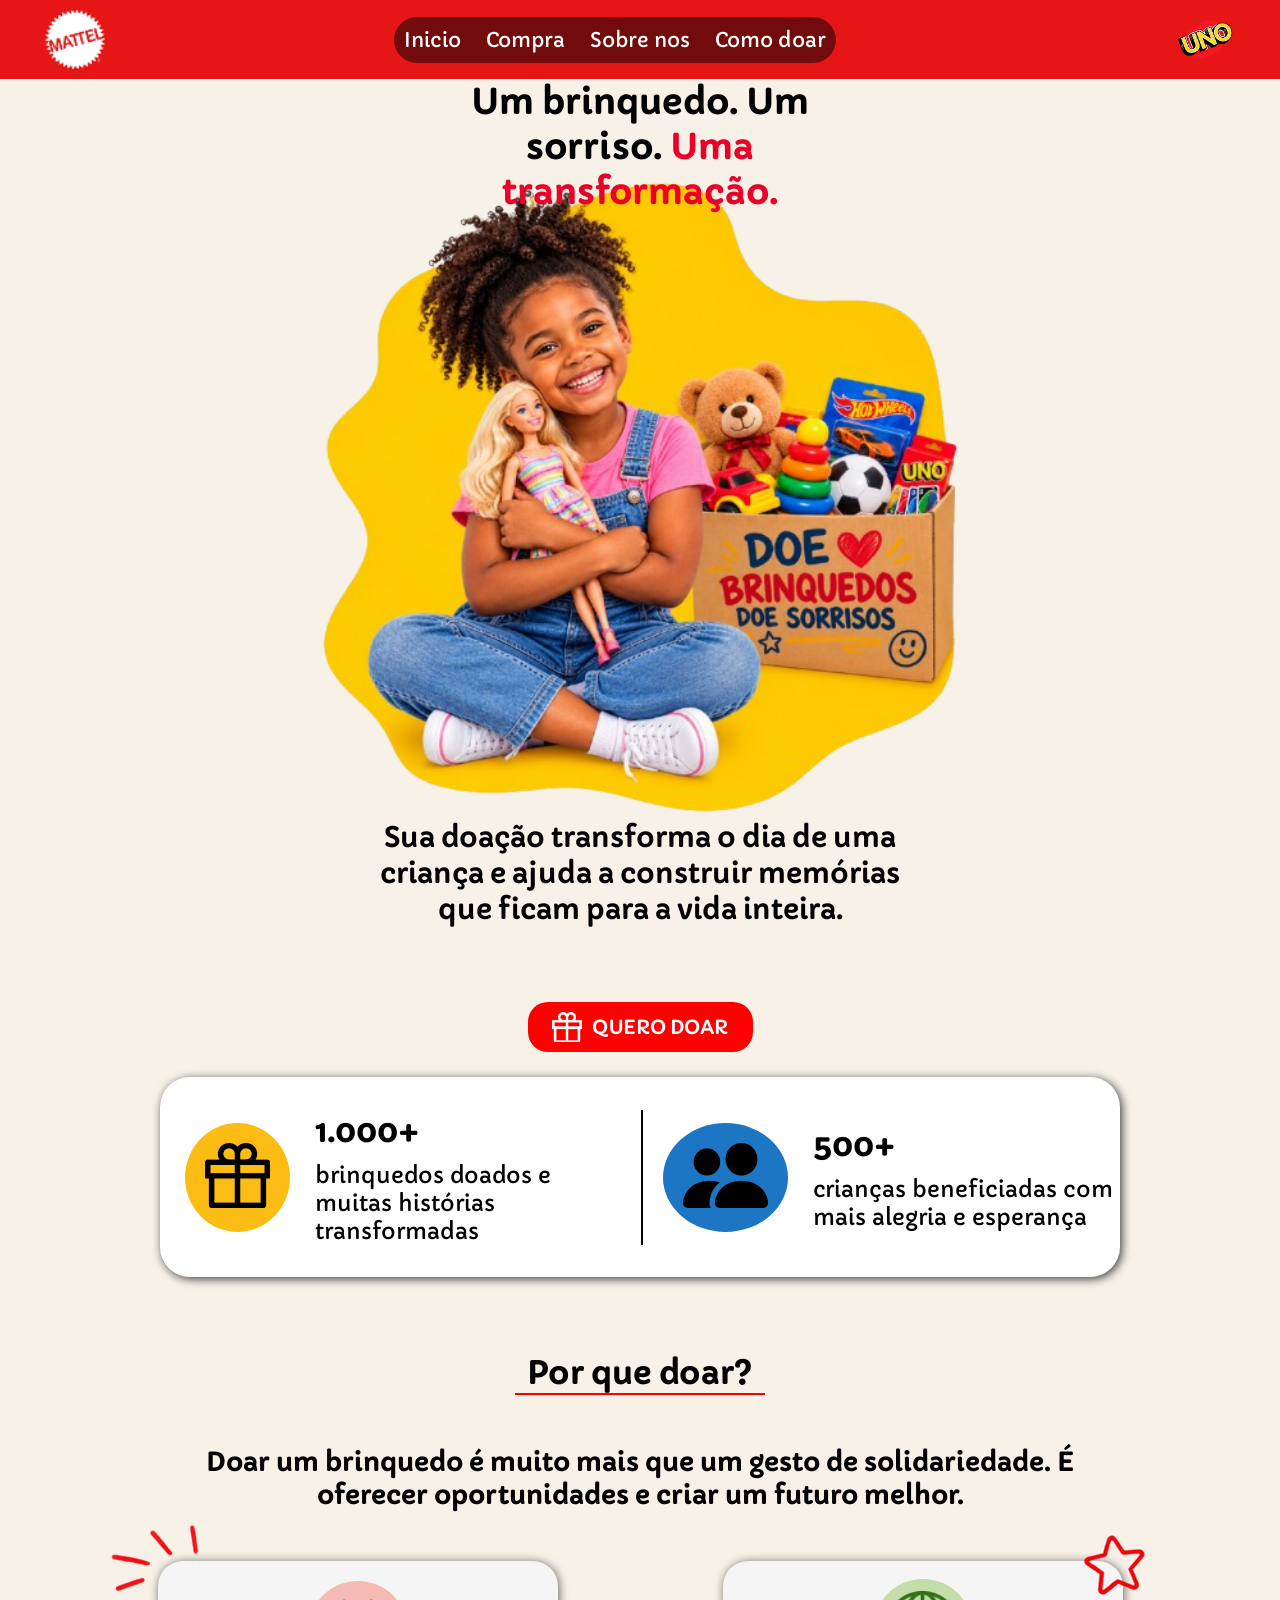
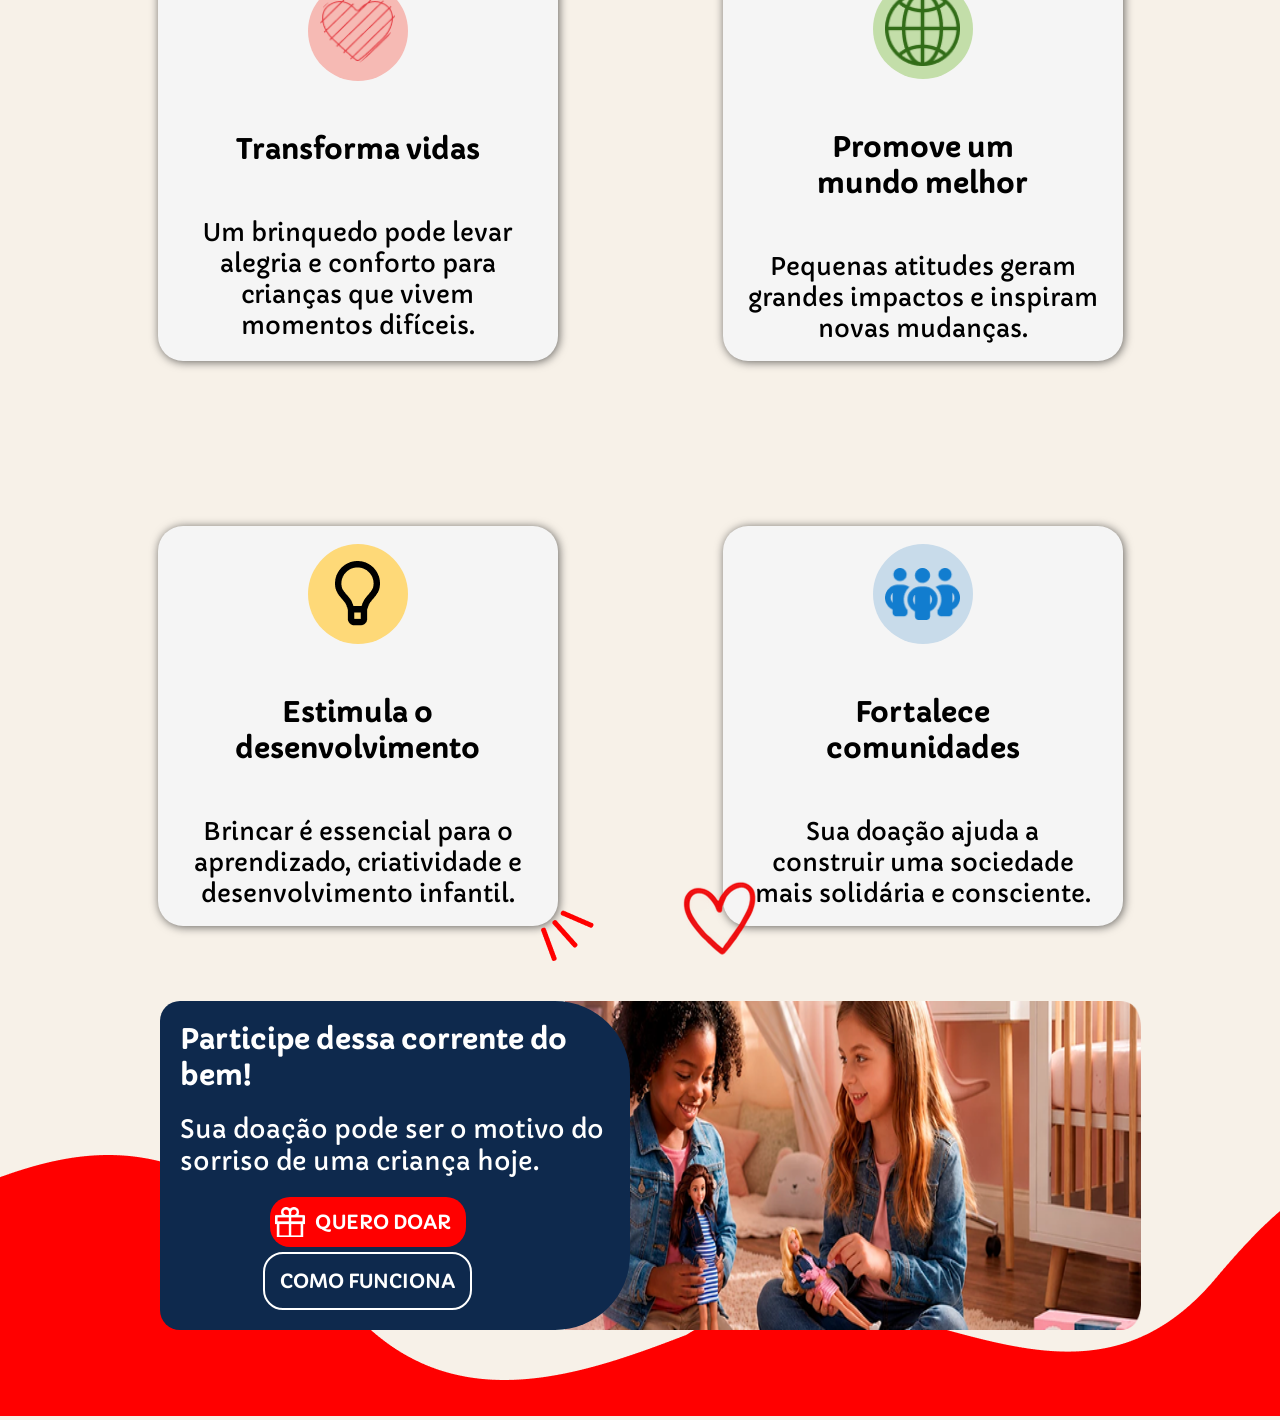
==== index.html @ db39899e "Ajusta o menu de navegação e remove a imagem da estrela" ====
<!DOCTYPE html>
<html lang="pt-br">

<head>
    <meta charset="UTF-8">
    <meta name="viewport" content="width=device-width, initial-scale=1.0">
    <link rel="stylesheet" href="style.css">
    <title>Inicio</title>
</head>

<body>
    <header>
        <img src="img/Logo.png" alt="Logo">

        <div class="menu">
            <img src="img/menu.png" alt="Menu">
        </div>

        <nav>
            <a>Inicio</a>
            <a>Compra</a>
            <a>Sobre nos</a>
            <a>Como doar</a>
        </nav>

        <img src="img/Uno2.png" alt="">
    </header>

    <main>
        <div class="text">
            <h1>
                Um brinquedo. Um sorriso.
                <span> Uma transformação.</span>
            </h1>

            <p>Sua doação transforma o dia de uma criança e ajuda a construir memórias que ficam para a vida inteira.
            </p>

            <button type="button"> <img src="img/giftB.png" alt="gift">QUERO DOAR</button>
        </div>

        <img src="img/ImgH.png" alt="Imagem Hero">
    </main>

    <section class="Ddados">
        <div class="dados">
            <div class="dado D1">
                <div class="ft"><img src="img/giftP.png" alt="Gift"></div>
                <div class="Dtext bor">
                    <h1>1.000+</h1>
                    <p>brinquedos doados e muitas histórias transformadas</p>
                </div>
            </div>

            <div class="dado D2">
                <div class="ft tf"><img src="img/twoP.png" alt="Gift"></div>
                <div class="Dtext">
                    <h1>500+</h1>
                    <p>crianças beneficiadas com mais alegria e esperança</p>
                </div>
            </div>
        </div>
    </section>

    <section class="pq">
        <h1>Por que doar?</h1>

        <p>Doar um brinquedo é muito mais que um gesto de solidariedade. É oferecer oportunidades e criar um futuro
            melhor.</p>
    </section>

    <section class="Qpq">
        <div class="quadrado">
            <img src="img/linhaC.png" alt="decoração" class="d1">
            <div class="fundo b1">
                <img src="img/coracao.png" alt="">
            </div>

            <h2>Transforma vidas</h2>

            <p>Um brinquedo pode levar alegria e conforto para crianças que vivem momentos difíceis.</p>
        </div>

        <div class="quadrado">
            <img src="img/estrela2.png" alt="decoração" class="d2">
            <div class="fundo b2">
                <img src="img/Mundo.png" alt="">
            </div>

            <h2 class="tx1">Promove um mundo melhor</h2>

            <p>Pequenas atitudes geram grandes impactos e inspiram novas mudanças.</p>
        </div>

        <div class="quadrado">
            <img src="img/linhaB.png" alt="decoração" class="d3">
            <div class="fundo b3">
                <img src="img/lampada.png" alt="">
            </div>

            <h2>Estimula o desenvolvimento</h2>

            <p>Brincar é essencial para o aprendizado, criatividade e desenvolvimento infantil.</p>
        </div>

        <div class="quadrado">
            <img src="img/coracao2.png" alt="decoração" class="d4">
            <div class="fundo b4">
                <img src="img/pessoa.png" alt="">
            </div>

            <h2 class="tx2">Fortalece comunidades</h2>

            <p>Sua doação ajuda a construir uma sociedade mais solidária e consciente.</p>
        </div>
    </section>

    <section class="Card">
        <div class="card">
            <div class="text">
                <h1>Participe dessa corrente do bem!</h1>

                <p>Sua doação pode ser o motivo do sorriso de uma criança hoje.</p>

                <div>
                    <button type="button" class="doar"> <img src="img/giftB.png" alt="gift">QUERO DOAR</button>

                    <button type="button" class="func">COMO FUNCIONA</button>
                </div>
            </div>

            <img src="img/Cimg.png" alt="Hero card">
        </div>
    </section>

    <footer>
        <img src="img/fundoV.png" alt="Fundo">
    </footer>
</body>

</html>
---- style.css ----
@import url(https://fonts.googleapis.com/css2?family=Capriola&display=swap);

* {
    margin: 0;
    padding: 0;
    box-sizing: border-box;
    font-family: 'Capriola', sans-serif;
}

body {
    background-color: #F7F1E8;
}

header {
    background-color: #E61616;
    width: 100%;
    padding: 0px 25px 0px 25px;
    display: flex;
    align-items: center;
    justify-content: space-between;

    .menu {
        display: flex;
        display: none;
        cursor: pointer;

        @media (max-width:845px) {
            display: block;
        }

        img {
            width: 50px;
        }
    }

    img {
        width: 100px;
        padding: 10px;
    }

    nav {
        display: flex;
        align-items: center;
        justify-content: center;
        gap: 25px;
        margin-right: 50px;
        color: white;
        font-size: 20px;
        background-color: rgba(0, 0, 0, 0.5);
        padding: 10px;
        border-radius: 25px;

        @media (max-width:845px) {
            display: none;
        }

        a {
            text-decoration: none;
            cursor: pointer;
            transition: 0.5s;

            &:hover {
                font-size: 22px;
                transition: 0.5s;
            }
        }
    }
}

main {
    width: 100%;
    display: flex;
    align-items: center;
    justify-content: space-between;

    @media (max-width:1430px) {
        flex-direction: column-reverse;
        text-align: center;
        position: relative;
    }

    .text {
        width: 50%;
        display: flex;
        flex-direction: column;
        justify-content: center;
        margin-left: 50px;
        gap: 75px;

        @media (max-width:1430px) {
            margin: 0;
            align-items: center;
        }

        h1 {
            font-size: 2.2rem;
            font-weight: 900;
            width: 480px;

            span {
                color: #EA0028;
            }

            @media (max-width:1430px) {
                top: 0px;
                position: absolute;
            }

            @media (max-width:502px) {
                font-size: 2rem;
            }
        }

        p {
            font-size: 28px;
            font-weight: 600;
            width: 550px;

            @media (max-width:541px) {
                width: 450px;
            }
        }

        button {
            width: 225px;
            padding-top: 20px;
            padding-bottom: 20px;
            background-color: #FF0000;
            border: none;
            color: white;
            border-radius: 20px;
            height: 50px;
            font-size: larger;
            font-weight: 600;
            display: flex;
            align-items: center;
            justify-content: center;
            gap: 10px;
            transition: 1s;
            cursor: pointer;

            &:hover {
                transition: 1s;
                transform: scale(1.1);
                background-color: #A90202;
            }

            img {
                width: 30px;
                height: 30px;
                object-fit: cover;

                @media (max-width:1430px) {
                    margin-top: 0px;
                }
            }
        }
    }

    img {
        width: 50%;
        height: 100%;
        object-fit: cover;

        @media (max-width:1430px) {
            margin-top: 100px;
        }
    }
}

.Ddados {
    width: 100%;
    height: 250px;
    margin-top: -135px;
    display: flex;
    align-items: center;
    justify-content: center;

    @media (max-width:1430px) {
        margin-top: 0px;
    }

    @media (max-width:541px) {
        margin-top: 50px;
        margin-bottom: 50px;
    }

    .dados {
        width: 75%;
        background-color: #ffffff;
        height: 200px;
        border-radius: 30px;
        display: flex;
        align-items: center;
        justify-content: center;
        box-shadow: 2px 2px 10px rgba(0, 0, 0, 0.75);

        @media (max-width:854px) {
            margin-top: 50px;
            flex-direction: column;
            height: 250px;
        }

        @media (max-width:541px) {
            height: 300px;
        }

        @media (max-width:515px) {
            height: 350px;
        }

        .D1 {
            margin-left: 25px;

            @media (max-width:854px) {
                margin-left: 0px;
            }
        }

        .D2 {
            @media (max-width:854px) {
                border-top: 2px solid black;
                width: 100%;
            }
        }

        .dado {
            .ft {
                padding: 20px;
                background-color: #FBBC13;
                background-size: cover;
                border-radius: 100%;
            }

            .tf {
                background-color: #1C76C3;
            }

            display: flex;
            align-items: center;
            justify-content: center;
            gap: 25px;

            .bor {
                border-right: 2px solid black;
                padding-right: 20px;
                margin-right: 20px;

                @media (max-width:854px) {
                    border: none;
                }
            }

            .Dtext {
                display: flex;
                flex-direction: column;
                justify-content: center;
                gap: 10px;

                h1 {
                    font-size: 32px;
                    font-weight: 900;
                }

                p {
                    font-size: 22px;
                }
            }
        }
    }
}

.pq {
    margin-top: 50px;
    width: 100%;
    text-align: center;
    display: flex;
    align-items: center;
    justify-content: center;
    flex-direction: column;
    gap: 50px;

    @media (max-width:541px) {
        margin-top: 75px;
    }

    h1 {
        width: 250px;
        font-size: 32px;
        border-bottom: 2px solid #FF0000;
    }

    p {
        font-size: 26px;
        width: 870px;
        font-weight: 700;

        @media (max-width:850px) {
            width: 650px;
        }

        @media (max-width:845px) {
            width: 500px;
        }

        @media (max-width:502px) {
            width: 350px;
        }
    }
}

.Qpq {
    width: 100%;
    display: flex;
    align-items: center;
    justify-content: center;
    flex-wrap: wrap;
    gap: 165px;
    margin-top: 50px;

    .quadrado {
        position: relative;
        width: 400px;
        height: 400px;
        background-color: whitesmoke;
        border-radius: 25px;
        box-shadow: 1px 1px 10px rgba(0, 0, 0, 0.60);
        display: flex;
        align-items: center;
        justify-content: center;
        flex-direction: column;
        gap: 50px;
        text-align: center;

        .d1 {
            position: absolute;
            top: -40px;
            left: -50px;
        }

        .d2 {
            position: absolute;
            top: -30px;
            right: -25px;
        }

        .d3 {
            position: absolute;
            bottom: -40px;
            right: -40px;
        }

        .d4 {
            position: absolute;
            bottom: -35px;
            left: -55px;
        }

        h2 {
            font-size: 28px;
            font-weight: 900;
        }

        p {
            font-size: 24px;
            width: 350px;
        }

        .fundo {
            border-radius: 100%;
            display: flex;
            align-items: center;
            justify-content: center;
            width: 100px;
            height: 100px;

            img {
                width: 75px;
            }
        }

        .b1 {
            background-color: #F6BAB4;
        }

        .b2 {
            background-color: #C3DEA9;
        }

        .b3 {
            background-color: #FED978;
            width: 50px;
            padding: 50px;
        }

        .b4 {
            background-color: #C8DBEA;
        }

        .tx1 {
            width: 250px;
        }

        .tx2 {
            width: 300px;
        }
    }
}

.Card {
    margin-top: 75px;
    width: 100%;
    display: flex;
    align-items: center;
    justify-content: center;

    .card {
        width: 75%;
        display: flex;

        @media (max-width:765px) {
            flex-direction: column;
            align-items: center;
            justify-content: center;
        }

        .text {
            margin-right: -55px;
            z-index: 5;
            display: flex;
            flex-direction: column;
            justify-content: center;
            width: 50%;
            color: white;
            padding: 20px;
            gap: 20px;
            background-color: #0E294D;
            border-radius: 20px;
            border-top-right-radius: 75px;
            border-bottom-right-radius: 75px;

            @media (max-width:765px) {
                width: 500px;
                align-items: center;
                text-align: center;
                border-radius: 0px;
                border-top-left-radius: 25px;
                border-top-right-radius: 25px;
                margin-right: 0px;
            }

            @media (max-width:605px) {
                width: 375px;
            }

            h1 {
                font-size: 28px;
                font-weight: 900;

                @media (max-width:765px) {
                    width: 380px;
                }

                @media (max-width:605px) {
                    width: 275px;
                }
            }

            p {
                font-size: 25px;
                width: 430px;

                @media (max-width:1187px) {
                    width: 375px;
                }

                @media (max-width:936px) {
                    width: 280px;
                }

                @media (max-width:765px) {
                    width: 390px;
                }

                @media (max-width:605px) {
                    width: 275px;
                }
            }

            div {
                display: flex;
                align-items: center;
                justify-content: center;
                gap: 50px;
                margin-left: -55px;

                @media (max-width:1430px) {
                    gap: 5px;
                    flex-direction: column;
                }

                @media (max-width:765px) {
                    flex-direction: row;
                    align-items: center;
                    justify-content: center;
                    margin-left: 10px;
                }
            }

            .doar {
                padding: 15px;
                background-color: #FF0000;
                border: none;
                color: white;
                border-radius: 20px;
                height: 50px;
                font-size: larger;
                font-weight: 600;
                display: flex;
                align-items: center;
                justify-content: center;
                gap: 10px;
                transition: 1s;
                cursor: pointer;

                @media (max-width:605px) {
                    width: 155px;
                    font-size: 11px;
                }

                &:hover {
                    transition: 1s;
                    transform: scale(1.1);
                    background-color: #A90202;
                }

                img {
                    width: 30px;
                    height: 30px;
                    object-fit: cover;
                    border-radius: 0px;
                }
            }

            .func {
                padding: 15px;
                background-color: transparent;
                border: 2px solid white;
                color: white;
                border-radius: 20px;
                font-size: larger;
                font-weight: 600;
                transition: 1s;
                cursor: pointer;

                @media (max-width:605px) {
                    width: 153px;
                    font-size: 12px;
                }

                &:hover {
                    transition: 1s;
                    transform: scale(1.1);
                    color: rgb(200, 200, 200);
                    border: 2px solid rgb(200, 200, 200);
                }
            }
        }

        img {
            margin-left: -10px;
            border-radius: 20px;
            border-top-left-radius: 0px;
            border-bottom-left-radius: 0px;
            z-index: 4;

            @media (max-width:1430px) {
                width: 60%;
            }

            @media (max-width:765px) {
                width: 500px;
                border-radius: 0px;
                margin-top: -5px;
                margin-left: 0px;
                border-top-right-radius: 0px;
                border-bottom-left-radius: 25px;
                border-bottom-right-radius: 25px;
            }

            @media (max-width:605px) {
                width: 375px;
            }
        }
    }
}

footer {
    width: 100%;
    margin-top: -175px;

    @media (max-width:878px) {
        margin-top: -100px;
    }

    img {
        width: 100%;
        z-index: -3;
    }
}
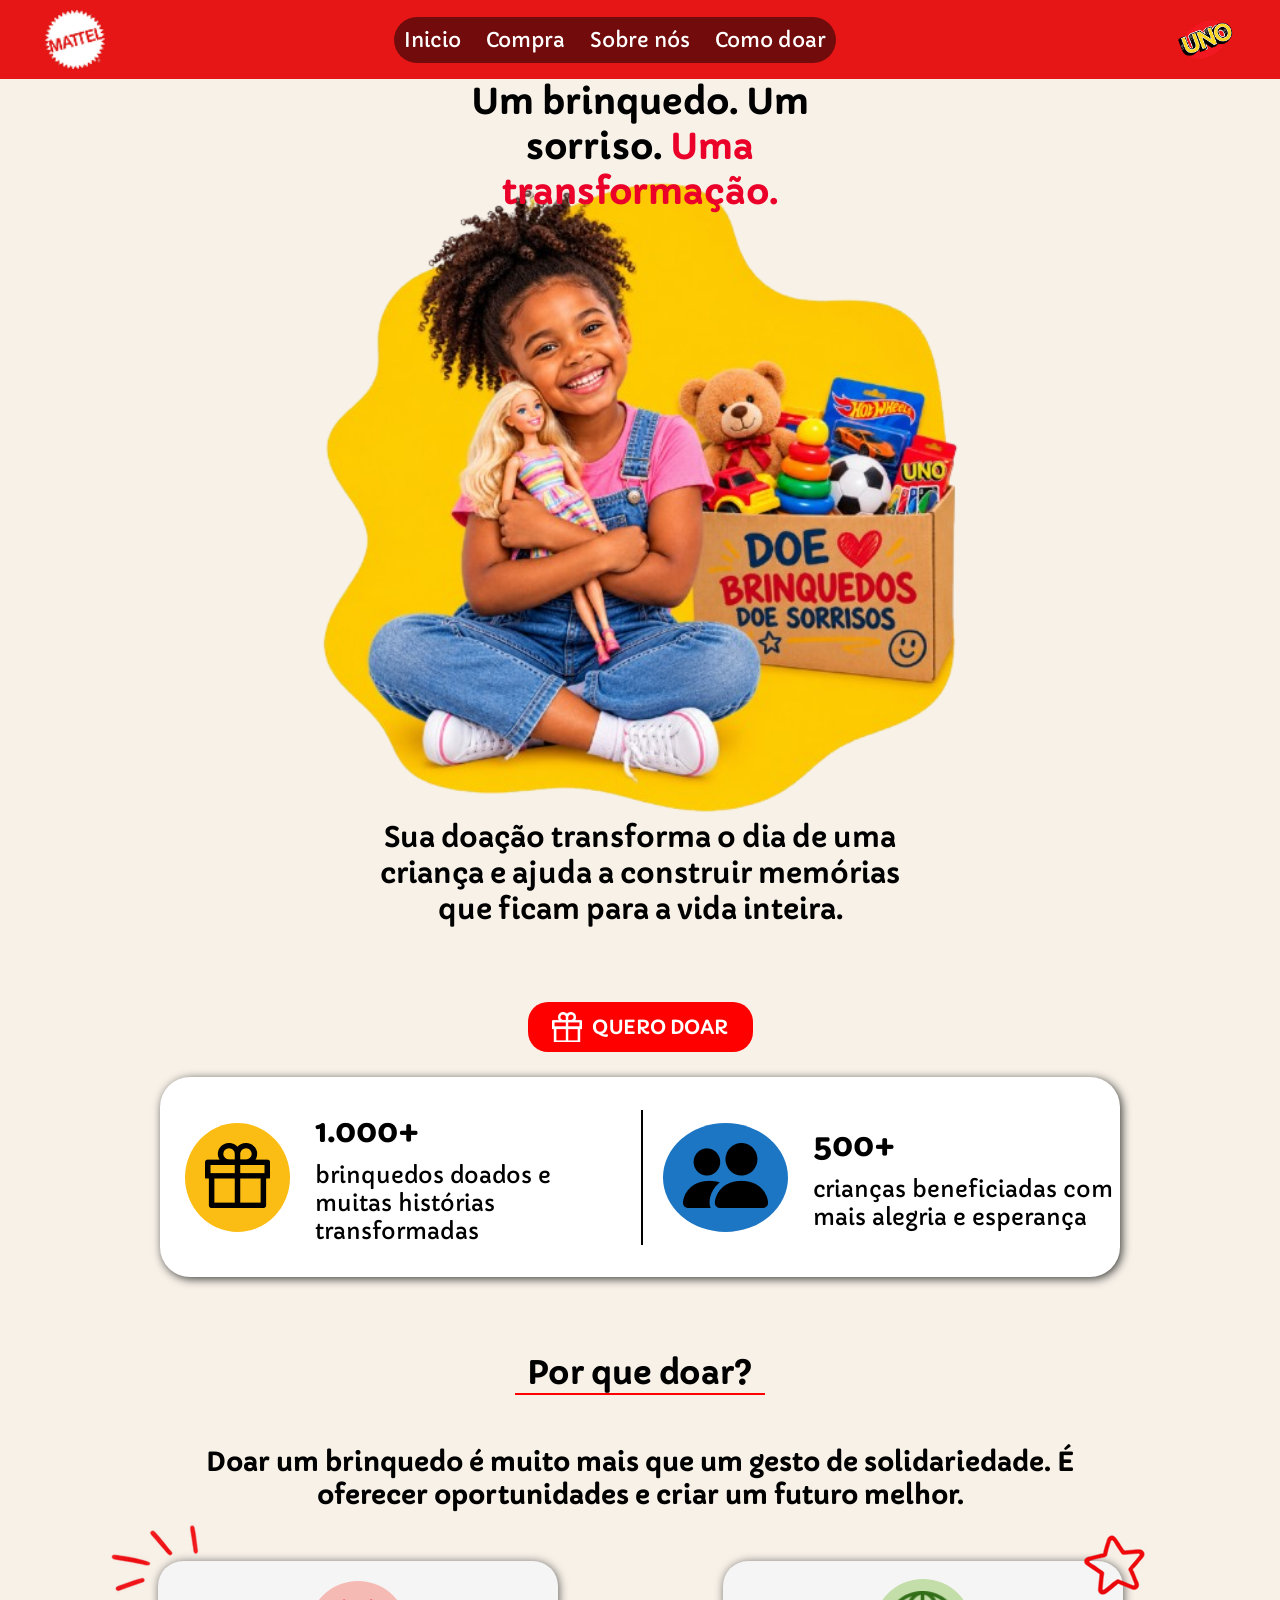
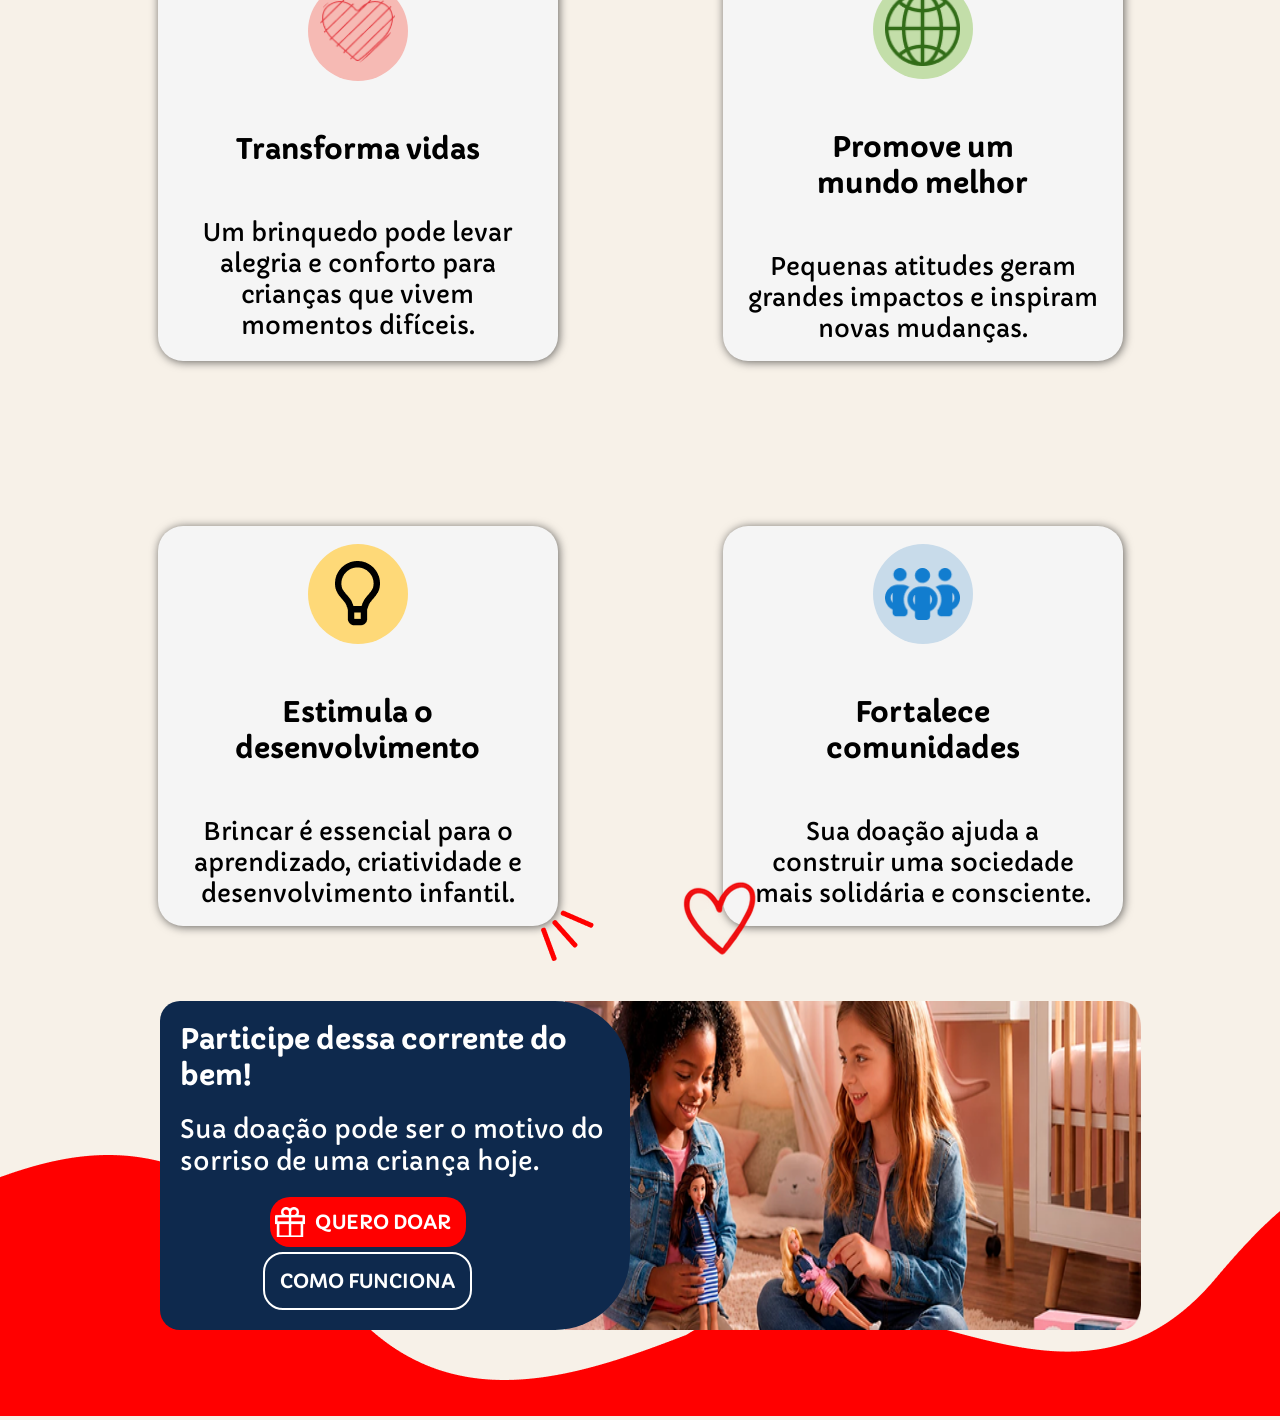
==== commit da341a38: "Pagina Completa! Ajusta o menu de navegação para exibir links corretamente e melhora a responsividad" ====
--- a/index.html
+++ b/index.html
@@ -12,16 +12,19 @@
     <header>
         <img src="img/Logo.png" alt="Logo">
 
-        <div class="menu">
-            <img src="img/menu.png" alt="Menu">
+        <div class="menu" id="btn">
+            <img src="img/menu.png" alt="Abrir menu" id="menu">
+            <img src="img/close.png" alt="Fechar menu" class="mn" id="menuC">
         </div>
 
-        <nav>
-            <a>Inicio</a>
-            <a>Compra</a>
-            <a>Sobre nos</a>
-            <a>Como doar</a>
-        </nav>
+        <div class="nav" id="nav">
+            <nav id="nav2">
+                <a href="#">Inicio</a>
+                <a href="#">Compra</a>
+                <a href="#">Sobre nós</a>
+                <a href="#">Como doar</a>
+            </nav>
+        </div>
 
         <img src="img/Uno2.png" alt="">
     </header>
@@ -136,6 +139,8 @@
     <footer>
         <img src="img/fundoV.png" alt="Fundo">
     </footer>
+
+    <script src="script.js"></script>
 </body>
 
 </html>
--- a/style.css
+++ b/style.css
@@ -14,54 +14,102 @@
 header {
     background-color: #E61616;
     width: 100%;
-    padding: 0px 25px 0px 25px;
+    padding: 0 25px;
     display: flex;
     align-items: center;
     justify-content: space-between;
-
-    .menu {
-        display: flex;
-        display: none;
-        cursor: pointer;
-
-        @media (max-width:845px) {
-            display: block;
-        }
-
-        img {
-            width: 50px;
-        }
-    }
+    position: relative;
 
     img {
         width: 100px;
         padding: 10px;
     }
 
-    nav {
-        display: flex;
-        align-items: center;
-        justify-content: center;
-        gap: 25px;
-        margin-right: 50px;
-        color: white;
-        font-size: 20px;
-        background-color: rgba(0, 0, 0, 0.5);
-        padding: 10px;
-        border-radius: 25px;
-
-        @media (max-width:845px) {
+    .menu {
+        display: none;
+        cursor: pointer;
+
+        img {
+            width: 30px;
+            padding: 0;
+        }
+
+        .mn {
             display: none;
         }
 
-        a {
-            text-decoration: none;
-            cursor: pointer;
-            transition: 0.5s;
-
-            &:hover {
-                font-size: 22px;
-                transition: 0.5s;
+        @media (max-width: 845px) {
+            display: block;
+        }
+    }
+
+    .nav {
+        display: block;
+
+        nav {
+            display: flex;
+            align-items: center;
+            justify-content: center;
+            gap: 25px;
+            margin-right: 50px;
+            color: white;
+            font-size: 20px;
+            background-color: rgba(0, 0, 0, 0.5);
+            padding: 10px;
+            border-radius: 25px;
+
+            a {
+                text-decoration: none;
+                cursor: pointer;
+                color: white;
+                transition: 0.3s;
+
+                &:hover {
+                    font-size: 22px;
+                }
+            }
+        }
+    }
+
+    @media (max-width: 845px) {
+
+        .nav {
+            display: none;
+            position: absolute;
+            top: 100%;
+            left: 0;
+            width: 100%;
+            background-color: #E61616;
+            z-index: 10;
+            padding: 10px 0;
+
+            nav {
+                display: flex;
+                flex-direction: column;
+                width: 100%;
+                margin: 0;
+                gap: 15px;
+                background-color: transparent;
+                border-radius: 0;
+                padding: 10px;
+
+                a {
+                    font-size: 20px;
+                }
+            }
+        }
+
+        &.menu-open {
+            .nav {
+                display: block;
+            }
+
+            #menu {
+                display: none;
+            }
+
+            #menuC {
+                display: block;
             }
         }
     }
@@ -109,6 +157,10 @@
             @media (max-width:502px) {
                 font-size: 2rem;
             }
+
+            @media (max-width:500px) {
+                width: 260px;
+            }
         }
 
         p {
@@ -118,6 +170,10 @@
 
             @media (max-width:541px) {
                 width: 450px;
+            }
+
+            @media (max-width:500px) {
+                width: 300px;
             }
         }
 
@@ -165,6 +221,10 @@
         @media (max-width:1430px) {
             margin-top: 100px;
         }
+
+        @media (max-width:500px) {
+            margin-top: 150px;
+        }
     }
 }
 
@@ -209,11 +269,20 @@
             height: 350px;
         }
 
+        @media (max-width:500px) {
+            height: 350px;
+            width: 100%;
+        }
+
         .D1 {
             margin-left: 25px;
 
             @media (max-width:854px) {
                 margin-left: 0px;
+            }
+
+            @media (max-width:500px) {
+                height: 150px;
             }
         }
 
@@ -221,6 +290,10 @@
             @media (max-width:854px) {
                 border-top: 2px solid black;
                 width: 100%;
+            }
+
+            @media (max-width:500px) {
+                height: 150px;
             }
         }
 
@@ -264,6 +337,10 @@
 
                 p {
                     font-size: 22px;
+
+                    @media (max-width:387px) {
+                        font-size: 18px;
+                    }
                 }
             }
         }
@@ -288,6 +365,10 @@
         width: 250px;
         font-size: 32px;
         border-bottom: 2px solid #FF0000;
+
+        @media (max-width:500px) {
+            margin-top: 25px;
+        }
     }
 
     p {
@@ -305,6 +386,10 @@
 
         @media (max-width:502px) {
             width: 350px;
+        }
+
+        @media (max-width:387px) {
+            width: 100%;
         }
     }
 }
@@ -332,6 +417,10 @@
         gap: 50px;
         text-align: center;
 
+        @media (max-width:387px) {
+            width: 320px;
+        }
+
         .d1 {
             position: absolute;
             top: -40px;
@@ -342,12 +431,22 @@
             position: absolute;
             top: -30px;
             right: -25px;
+
+            @media (max-width:445px) {
+                right: -30px;
+                top: -50px;
+            }
         }
 
         .d3 {
             position: absolute;
             bottom: -40px;
             right: -40px;
+
+            @media (max-width:445px) {
+                right: -30px;
+                bottom: -50px;
+            }
         }
 
         .d4 {
@@ -364,6 +463,10 @@
         p {
             font-size: 24px;
             width: 350px;
+
+            @media (max-width:387px) {
+                width: 320px;
+            }
         }
 
         .fundo {
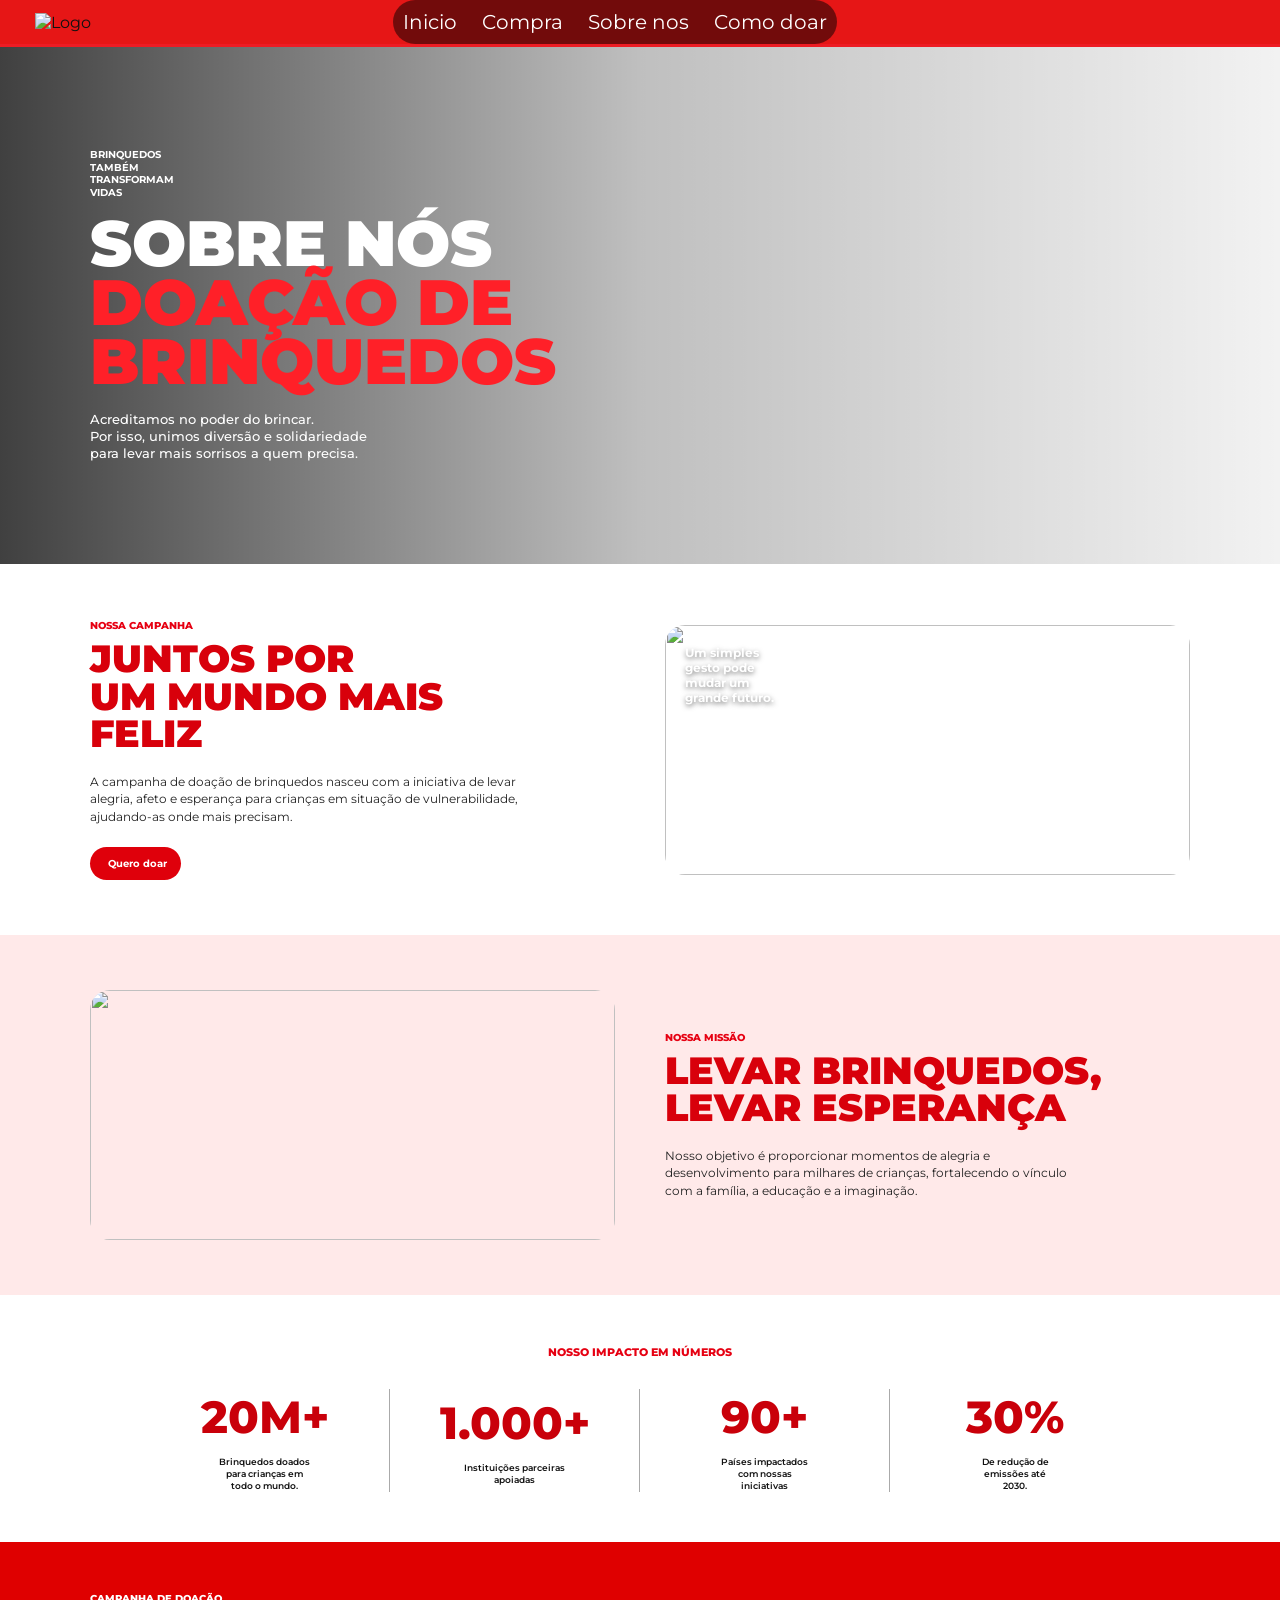
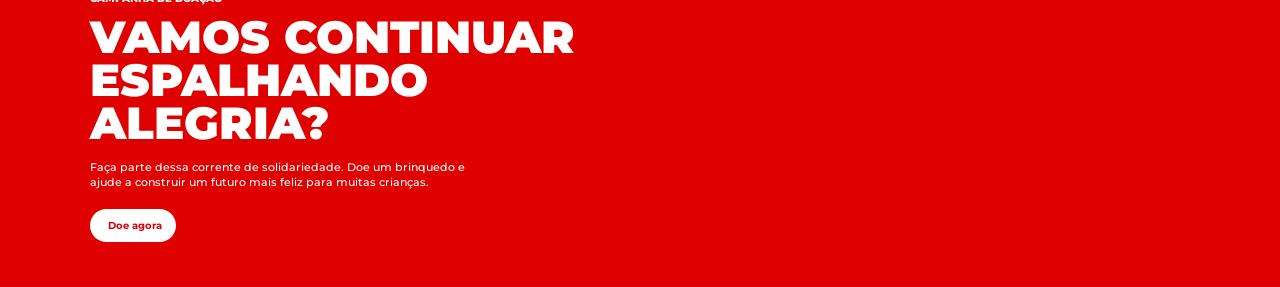
==== commit 87119cd3: "Add initial HTML structure and menu image for the donation campaign website" ====
--- a/index.html
+++ b/index.html
@@ -1,146 +1,234 @@
 <!DOCTYPE html>
-<html lang="pt-br">
+<html lang="pt-BR">
 
 <head>
     <meta charset="UTF-8">
     <meta name="viewport" content="width=device-width, initial-scale=1.0">
-    <link rel="stylesheet" href="style.css">
-    <title>Inicio</title>
+
+    <title>Sobre Nós | Doação de Brinquedos</title>
+
+    <link rel="stylesheet" href="estilo.css">
+
+    <link rel="preconnect" href="https://fonts.googleapis.com">
+    <link rel="preconnect" href="https://fonts.gstatic.com" crossorigin>
+
+    <link href="https://fonts.googleapis.com/css2?family=Montserrat:wght@400;500;600;700;800;900&display=swap"
+        rel="stylesheet">
 </head>
 
 <body>
-    <header>
-        <img src="img/Logo.png" alt="Logo">
-
-        <div class="menu" id="btn">
-            <img src="img/menu.png" alt="Abrir menu" id="menu">
-            <img src="img/close.png" alt="Fechar menu" class="mn" id="menuC">
-        </div>
-
-        <div class="nav" id="nav">
-            <nav id="nav2">
-                <a href="#">Inicio</a>
-                <a href="#">Compra</a>
-                <a href="#">Sobre nós</a>
-                <a href="#">Como doar</a>
-            </nav>
-        </div>
-
-        <img src="img/Uno2.png" alt="">
+<header>
+        <img src="Logo.png" alt="Logo">
+
+        <div class="menu">
+            <img src="menu (1).png" alt="Menu">
+        </div>
+
+        <nav>
+            <a>Inicio</a>
+            <a>Compra</a>
+            <a>Sobre nos</a>
+            <a>Como doar</a>
+        </nav>
+
+        <img src="Uno2.png" alt="">
     </header>
 
-    <main>
-        <div class="text">
+    <section class="hero">
+
+        <div class="hero-overlay"></div>
+
+        <div class="hero-conteudo">
+
+            <span class="frase-topo">
+                BRINQUEDOS<br>
+                TAMBÉM<br>
+                TRANSFORMAM<br>
+                VIDAS
+            </span>
+
             <h1>
-                Um brinquedo. Um sorriso.
-                <span> Uma transformação.</span>
+                SOBRE NÓS<br>
+                <span>DOAÇÃO DE<br>BRINQUEDOS</span>
             </h1>
 
-            <p>Sua doação transforma o dia de uma criança e ajuda a construir memórias que ficam para a vida inteira.
-            </p>
-
-            <button type="button"> <img src="img/giftB.png" alt="gift">QUERO DOAR</button>
-        </div>
-
-        <img src="img/ImgH.png" alt="Imagem Hero">
-    </main>
-
-    <section class="Ddados">
-        <div class="dados">
-            <div class="dado D1">
-                <div class="ft"><img src="img/giftP.png" alt="Gift"></div>
-                <div class="Dtext bor">
-                    <h1>1.000+</h1>
-                    <p>brinquedos doados e muitas histórias transformadas</p>
-                </div>
-            </div>
-
-            <div class="dado D2">
-                <div class="ft tf"><img src="img/twoP.png" alt="Gift"></div>
-                <div class="Dtext">
-                    <h1>500+</h1>
-                    <p>crianças beneficiadas com mais alegria e esperança</p>
-                </div>
-            </div>
-        </div>
-    </section>
-
-    <section class="pq">
-        <h1>Por que doar?</h1>
-
-        <p>Doar um brinquedo é muito mais que um gesto de solidariedade. É oferecer oportunidades e criar um futuro
-            melhor.</p>
-    </section>
-
-    <section class="Qpq">
-        <div class="quadrado">
-            <img src="img/linhaC.png" alt="decoração" class="d1">
-            <div class="fundo b1">
-                <img src="img/coracao.png" alt="">
-            </div>
-
-            <h2>Transforma vidas</h2>
-
-            <p>Um brinquedo pode levar alegria e conforto para crianças que vivem momentos difíceis.</p>
-        </div>
-
-        <div class="quadrado">
-            <img src="img/estrela2.png" alt="decoração" class="d2">
-            <div class="fundo b2">
-                <img src="img/Mundo.png" alt="">
-            </div>
-
-            <h2 class="tx1">Promove um mundo melhor</h2>
-
-            <p>Pequenas atitudes geram grandes impactos e inspiram novas mudanças.</p>
-        </div>
-
-        <div class="quadrado">
-            <img src="img/linhaB.png" alt="decoração" class="d3">
-            <div class="fundo b3">
-                <img src="img/lampada.png" alt="">
-            </div>
-
-            <h2>Estimula o desenvolvimento</h2>
-
-            <p>Brincar é essencial para o aprendizado, criatividade e desenvolvimento infantil.</p>
-        </div>
-
-        <div class="quadrado">
-            <img src="img/coracao2.png" alt="decoração" class="d4">
-            <div class="fundo b4">
-                <img src="img/pessoa.png" alt="">
-            </div>
-
-            <h2 class="tx2">Fortalece comunidades</h2>
-
-            <p>Sua doação ajuda a construir uma sociedade mais solidária e consciente.</p>
-        </div>
-    </section>
-
-    <section class="Card">
-        <div class="card">
-            <div class="text">
-                <h1>Participe dessa corrente do bem!</h1>
-
-                <p>Sua doação pode ser o motivo do sorriso de uma criança hoje.</p>
-
-                <div>
-                    <button type="button" class="doar"> <img src="img/giftB.png" alt="gift">QUERO DOAR</button>
-
-                    <button type="button" class="func">COMO FUNCIONA</button>
-                </div>
-            </div>
-
-            <img src="img/Cimg.png" alt="Hero card">
-        </div>
-    </section>
-
-    <footer>
-        <img src="img/fundoV.png" alt="Fundo">
-    </footer>
-
-    <script src="script.js"></script>
+            <p>
+                Acreditamos no poder do brincar.<br>
+                Por isso, unimos diversão e solidariedade<br>
+                para levar mais sorrisos a quem precisa.
+            </p>
+
+        </div>
+
+    </section>
+
+
+    <section class="campanha">
+
+        <div class="texto">
+
+            <span class="mini-titulo">
+                NOSSA CAMPANHA
+            </span>
+
+            <h2>
+                JUNTOS POR<br>
+                UM MUNDO MAIS<br>
+                FELIZ
+            </h2>
+
+            <p>
+                A campanha de doação de brinquedos nasceu
+                com a iniciativa de levar alegria, afeto e
+                esperança para crianças em situação de
+                vulnerabilidade, ajudando-as onde mais precisam.
+            </p>
+
+            <a href="#" class="botao">
+                Quero doar
+                
+            </a>
+
+        </div>
+
+        <div class="imagem">
+
+            <img src="foto-criança1.png" alt="">
+
+            <div class="imagem-texto">
+                Um simples<br>
+                gesto pode<br>
+                mudar um<br>
+                grande futuro.
+            </div>
+
+        </div>
+
+    </section>
+
+
+    <section class="missao">
+
+        <div class="imagem">
+
+            <img src="foto-criança2.png" alt="">
+
+        </div>
+
+        <div class="texto">
+
+            <span class="mini-titulo">
+                NOSSA MISSÃO
+            </span>
+
+            <h2>
+                LEVAR BRINQUEDOS,<br>
+                LEVAR ESPERANÇA
+            </h2>
+
+            <p>
+                Nosso objetivo é proporcionar momentos de
+                alegria e desenvolvimento para milhares de
+                crianças, fortalecendo o vínculo com a família,
+                a educação e a imaginação.
+            </p>
+
+        </div>
+
+    </section>
+
+    <section class="impacto">
+
+        <span class="mini-titulo">
+            NOSSO IMPACTO EM NÚMEROS
+        </span>
+
+        <div class="numeros">
+
+            <div class="numero">
+                <strong>20M+</strong>
+
+                <p>
+                    Brinquedos doados<br>
+                    para crianças em<br>
+                    todo o mundo.
+                </p>
+            </div>
+
+
+            <div class="numero">
+                <strong>1.000+</strong>
+
+                <p>
+                    Instituições parceiras<br>
+                    apoiadas
+                </p>
+            </div>
+
+
+            <div class="numero">
+                <strong>90+</strong>
+
+                <p>
+                    Países impactados<br>
+                    com nossas<br>
+                    iniciativas
+                </p>
+            </div>
+
+
+            <div class="numero">
+                <strong>30%</strong>
+
+                <p>
+                    De redução de<br>
+                    emissões até<br>
+                    2030.
+                </p>
+            </div>
+
+        </div>
+
+    </section>
+
+
+
+    <section class="final">
+
+        <div class="final-texto">
+
+            <span>
+                CAMPANHA DE DOAÇÃO
+            </span>
+
+            <h2>
+                VAMOS CONTINUAR<br>
+                ESPALHANDO ALEGRIA?
+            </h2>
+
+            <p>
+                Faça parte dessa corrente de solidariedade.
+                Doe um brinquedo e ajude a construir um
+                futuro mais feliz para muitas crianças.
+            </p>
+
+            <a href="#" class="botao botao-branco">
+                Doe agora
+                
+            </a>
+
+        </div>
+
+
+        <div class="final-imagem">
+
+            <img src="brinquedos.png" alt="">
+
+        </div>
+
+    </section>
+
+
 </body>
 
 </html>
--- a/estilo.css
+++ b/estilo.css
@@ -0,0 +1,634 @@
+
+* {
+    margin: 0;
+    padding: 0;
+    box-sizing: border-box;
+}
+
+html {
+    scroll-behavior: smooth;
+}
+
+body {
+    font-family: "Montserrat", sans-serif;
+    background: #ffffff;
+    color: #111111;
+}
+
+img {
+    width: 100%;
+    display: block;
+}
+
+a {
+    text-decoration: none;
+}
+
+
+header {
+    background-color: #E61616;
+    width: 100%;
+    padding: 0px 25px 0px 25px;
+    display: flex;
+    align-items: center;
+    justify-content: space-between;
+
+    .menu {
+        display: flex;
+        display: none;
+        cursor: pointer;
+
+        @media (max-width:845px) {
+            display: block;
+        }
+
+        img {
+            width: 50px;
+        }
+    }
+
+    img {
+        width: 100px;
+        padding: 10px;
+    }
+
+    nav {
+        display: flex;
+        align-items: center;
+        justify-content: center;
+        gap: 25px;
+        margin-right: 50px;
+        color: white;
+        font-size: 20px;
+        background-color: rgba(0, 0, 0, 0.5);
+        padding: 10px;
+        border-radius: 25px;
+
+        @media (max-width:845px) {
+            display: none;
+        }
+
+        a {
+            text-decoration: none;
+            cursor: pointer;
+            transition: 0.5s;
+
+            &:hover {
+                font-size: 22px;
+                transition: 0.5s;
+            }
+        }
+    }
+}
+
+.hero {
+    min-height: 520px;
+
+    background-image: url("foto-criancas.png");
+    background-size: cover;
+    background-position: center;
+
+    position: relative;
+
+    display: flex;
+    align-items: center;
+
+    border-top: 3px solid #ed1c24;
+}
+
+.hero-overlay {
+    position: absolute;
+    inset: 0;
+
+    background: linear-gradient(
+        90deg,
+        rgba(0, 0, 0, 0.75),
+        rgba(0, 0, 0, 0.25),
+        rgba(0, 0, 0, 0.05)
+    );
+}
+
+.hero-conteudo {
+    position: relative;
+    z-index: 2;
+
+    width: 100%;
+    max-width: 1200px;
+
+    margin: auto;
+    padding: 50px 50px;
+}
+
+.frase-topo {
+    color: white;
+
+    font-size: 10px;
+    font-weight: 700;
+
+    line-height: 1.25;
+
+    display: block;
+
+    margin-bottom: 15px;
+}
+
+.hero h1 {
+    color: white;
+
+    font-size: clamp(40px, 5vw, 72px);
+
+    font-weight: 900;
+
+    line-height: 0.92;
+
+    margin-bottom: 20px;
+}
+
+.hero h1 span {
+    color: #ff2028;
+}
+
+.hero p {
+    color: white;
+
+    font-size: 13px;
+    line-height: 1.3;
+
+    font-weight: 500;
+}
+
+
+
+
+.campanha,
+.missao {
+    max-width: 1200px;
+
+    margin: auto;
+
+    padding: 55px 50px;
+
+    display: grid;
+
+    grid-template-columns: 1fr 1fr;
+
+    align-items: center;
+
+    gap: 50px;
+}
+
+.missao {
+    background: #ffe9e9;
+
+    max-width: 100%;
+
+    padding-left: max(50px, calc((100% - 1100px) / 2));
+    padding-right: max(50px, calc((100% - 1100px) / 2));
+}
+
+
+
+
+.mini-titulo {
+    display: block;
+
+    color: #e60012;
+
+    font-size: 10px;
+
+    font-weight: 800;
+
+    margin-bottom: 8px;
+}
+
+.texto h2 {
+    color: #d8000b;
+
+    font-size: clamp(28px, 3vw, 43px);
+
+    line-height: 0.98;
+
+    font-weight: 900;
+
+    margin-bottom: 20px;
+}
+
+.texto p {
+    max-width: 430px;
+
+    font-size: 12px;
+
+    line-height: 1.45;
+
+    color: #222;
+}
+
+
+
+
+.imagem {
+    position: relative;
+}
+
+.imagem img {
+    height: 250px;
+
+    object-fit: cover;
+
+    border-radius: 20px;
+}
+
+
+
+
+.imagem-texto {
+    position: absolute;
+
+    left: 20px;
+    top: 20px;
+
+    color: white;
+
+    font-size: 12px;
+
+    font-weight: 700;
+
+    line-height: 1.25;
+
+    text-shadow: 0 2px 5px rgba(0, 0, 0, 0.5);
+}
+
+
+
+
+.botao {
+    display: inline-flex;
+
+    align-items: center;
+    justify-content: space-between;
+
+    gap: 20px;
+
+    background: #df000b;
+
+    color: white;
+
+    padding: 10px 14px 10px 18px;
+
+    border-radius: 20px;
+
+    font-size: 10px;
+
+    font-weight: 700;
+
+    margin-top: 22px;
+
+    transition: 0.3s;
+}
+
+.botao span {
+    font-size: 18px;
+
+    line-height: 10px;
+}
+
+.botao:hover {
+    background: #b90008;
+
+    transform: translateY(-2px);
+}
+
+
+
+.impacto {
+    padding: 50px 30px;
+
+    text-align: center;
+
+    background: white;
+}
+
+.impacto > .mini-titulo {
+    font-size: 11px;
+
+    margin-bottom: 30px;
+}
+
+.numeros {
+    max-width: 1000px;
+
+    margin: auto;
+
+    display: grid;
+
+    grid-template-columns: repeat(4, 1fr);
+}
+
+.numero {
+    min-height: 100px;
+
+    padding: 0 25px;
+
+    border-right: 1px solid #aaa;
+
+    display: flex;
+
+    flex-direction: column;
+
+    align-items: center;
+
+    justify-content: center;
+}
+
+.numero:last-child {
+    border-right: none;
+}
+
+.numero strong {
+    color: #c9000a;
+
+    font-size: clamp(30px, 4vw, 45px);
+
+    font-weight: 800;
+
+    margin-bottom: 12px;
+}
+
+.numero p {
+    font-size: 9px;
+
+    line-height: 1.35;
+
+    font-weight: 600;
+}
+
+
+
+
+.final {
+    background: #df0000;
+
+    min-height: 330px;
+
+    padding: 45px max(50px, calc((100% - 1100px) / 2));
+
+    display: grid;
+
+    grid-template-columns: 1fr 1fr;
+
+    align-items: center;
+
+    gap: 40px;
+
+    overflow: hidden;
+}
+
+.final-texto {
+    color: white;
+}
+
+.final-texto > span {
+    font-size: 10px;
+
+    font-weight: 800;
+}
+
+.final h2 {
+    font-size: clamp(28px, 4vw, 45px);
+
+    line-height: 0.95;
+
+    font-weight: 900;
+
+    margin: 10px 0 15px;
+}
+
+.final p {
+    max-width: 380px;
+
+    font-size: 11px;
+
+    line-height: 1.4;
+
+    font-weight: 500;
+}
+
+
+
+.botao-branco {
+    background: white;
+
+    color: #d8000b;
+
+    margin-top: 18px;
+}
+
+.botao-branco:hover {
+    background: #eeeeee;
+}
+
+
+
+
+.final-imagem {
+    display: flex;
+
+    justify-content: center;
+
+    align-items: center;
+}
+
+.final-imagem img {
+    max-width: 500px;
+
+    max-height: 280px;
+
+    object-fit: contain;
+}
+
+
+
+
+
+
+@media (max-width: 800px) {
+
+    .hero {
+        min-height: 480px;
+    }
+
+    .hero-conteudo {
+        padding: 40px 35px;
+    }
+
+    .campanha,
+    .missao {
+        padding: 45px 35px;
+
+        gap: 30px;
+    }
+
+    .numero {
+        padding: 0 10px;
+    }
+
+    .final {
+        padding: 40px 35px;
+    }
+}
+
+
+
+
+@media (max-width: 600px) {
+
+   
+
+    .hero {
+        min-height: 600px;
+
+        background-position: 60% center;
+    }
+
+    .hero-conteudo {
+        padding: 35px 25px;
+
+        align-self: flex-end;
+
+        padding-bottom: 45px;
+    }
+
+    .hero h1 {
+        font-size: 42px;
+    }
+
+    .hero p {
+        font-size: 11px;
+    }
+
+
+   
+
+    .campanha,
+    .missao {
+
+        grid-template-columns: 1fr;
+
+        padding: 40px 25px;
+
+        gap: 30px;
+    }
+
+    .missao {
+        padding-left: 25px;
+        padding-right: 25px;
+    }
+
+    .campanha .imagem {
+        order: -1;
+    }
+
+    .missao .imagem {
+        order: 0;
+    }
+
+    .texto h2 {
+        font-size: 32px;
+    }
+
+    .texto p {
+        font-size: 11px;
+    }
+
+    .imagem img {
+        height: 230px;
+    }
+
+
+
+
+    .impacto {
+        padding: 45px 20px;
+    }
+
+    .numeros {
+        grid-template-columns: 1fr 1fr;
+    }
+
+    .numero {
+        min-height: 130px;
+
+        padding: 15px;
+
+        border-right: 1px solid #aaa;
+        border-bottom: 1px solid #aaa;
+    }
+
+    .numero:nth-child(2) {
+        border-right: none;
+    }
+
+    .numero:nth-child(3),
+    .numero:nth-child(4) {
+        border-bottom: none;
+    }
+
+    .numero:nth-child(3) {
+        border-right: 1px solid #aaa;
+    }
+
+    .numero strong {
+        font-size: 32px;
+    }
+
+
+
+    .final {
+
+        grid-template-columns: 1fr;
+
+        padding: 45px 25px;
+
+        gap: 20px;
+
+        text-align: left;
+    }
+
+    .final-imagem {
+        order: -1;
+
+        justify-content: center;
+    }
+
+    .final-imagem img {
+        max-width: 320px;
+    }
+
+    .final h2 {
+        font-size: 32px;
+    }
+
+}
+
+
+
+
+@media (max-width: 380px) {
+
+    .hero h1 {
+        font-size: 36px;
+    }
+
+    .texto h2 {
+        font-size: 28px;
+    }
+
+    .numero strong {
+        font-size: 27px;
+    }
+
+    .numero p {
+        font-size: 8px;
+    }
+
+}
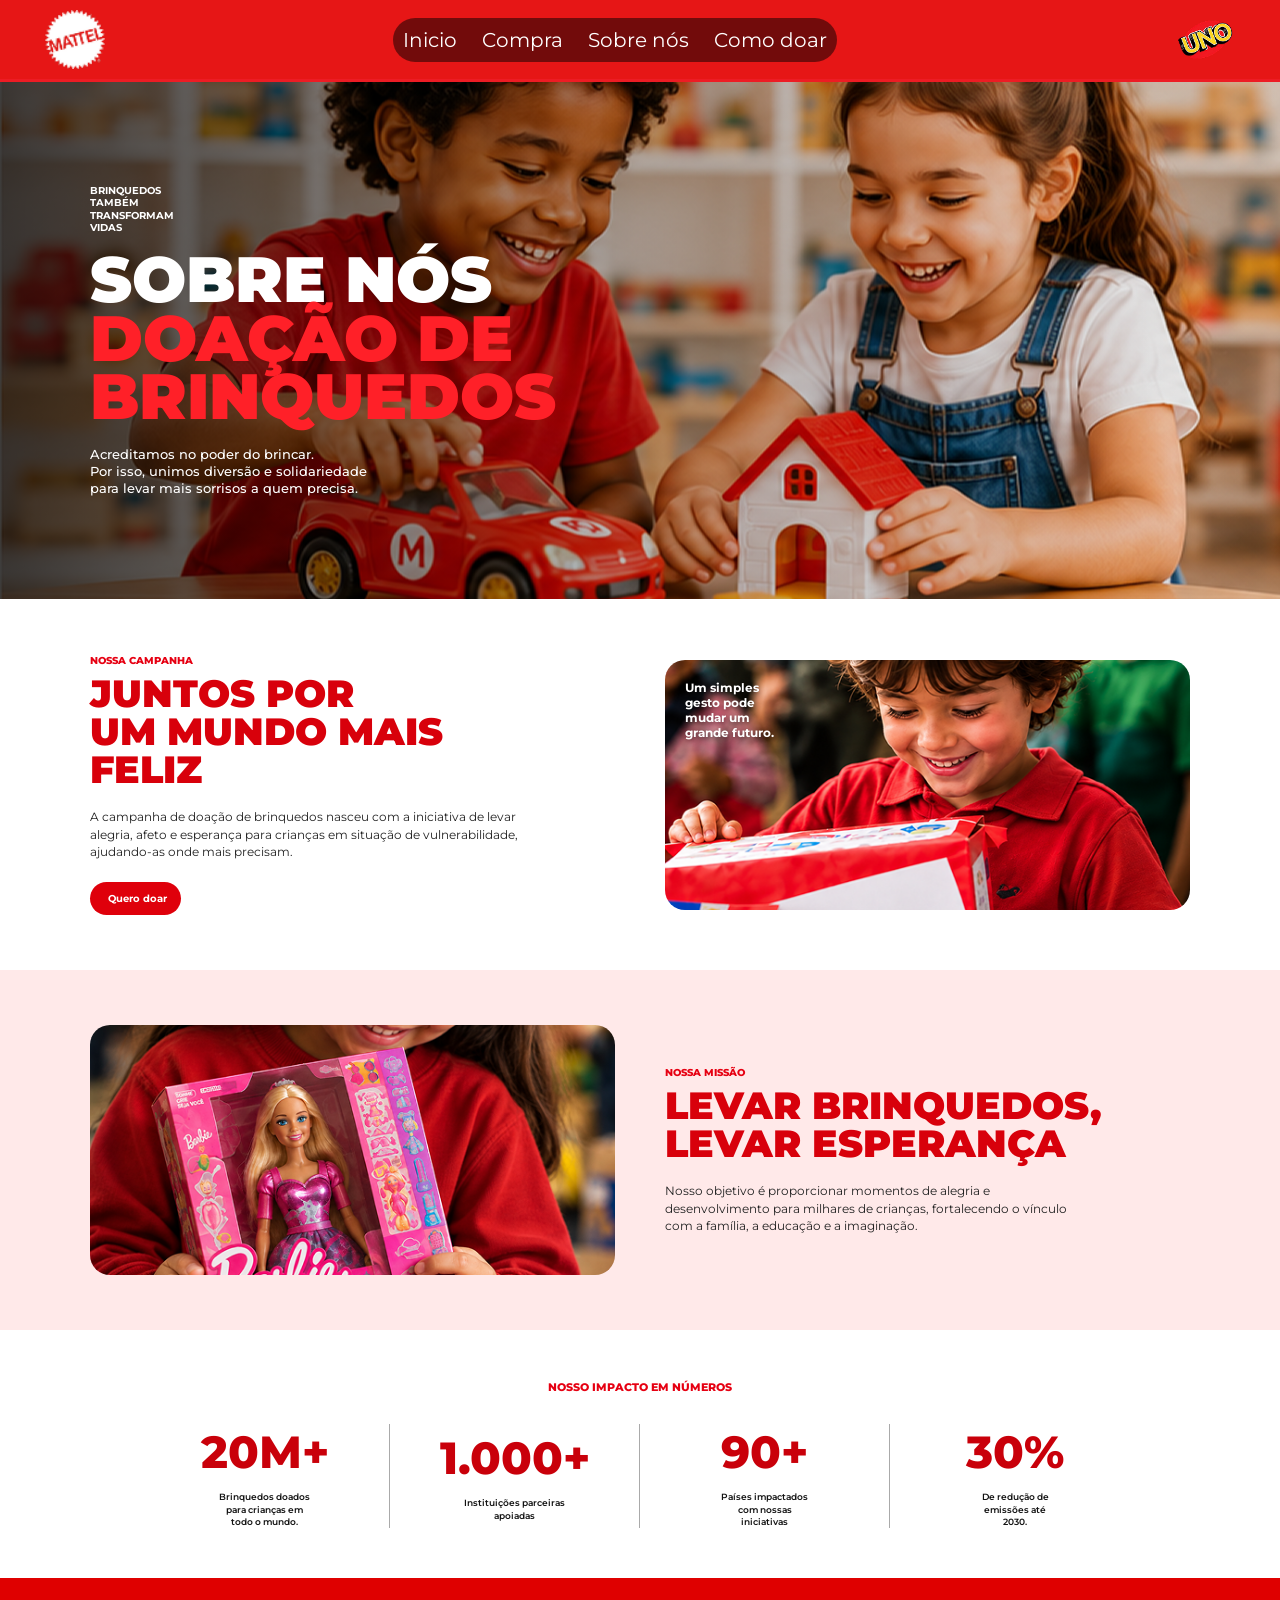
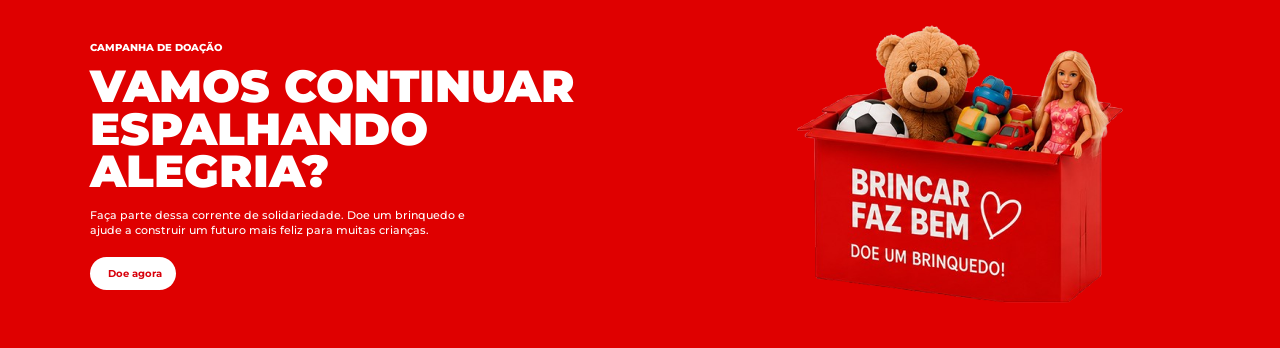
==== commit 62e3b60e: "Atualiza caminhos de imagens e melhora a estrutura do cabeçalho no HTML e CSS" ====
--- a/index.html
+++ b/index.html
@@ -17,21 +17,25 @@
 </head>
 
 <body>
-<header>
-        <img src="Logo.png" alt="Logo">
-
-        <div class="menu">
-            <img src="menu (1).png" alt="Menu">
-        </div>
-
-        <nav>
-            <a>Inicio</a>
-            <a>Compra</a>
-            <a>Sobre nos</a>
-            <a>Como doar</a>
-        </nav>
-
-        <img src="Uno2.png" alt="">
+
+    <header>
+        <img src="img/Logo.png" alt="Logo">
+
+        <div class="menu" id="btn">
+            <img src="img/menu.png" alt="Abrir menu" id="menu">
+            <img src="img/close.png" alt="Fechar menu" class="mn" id="menuC">
+        </div>
+
+        <div class="nav" id="nav">
+            <nav id="nav2">
+                <a href="#">Inicio</a>
+                <a href="#">Compra</a>
+                <a href="#">Sobre nós</a>
+                <a href="#">Como doar</a>
+            </nav>
+        </div>
+
+        <img src="img/Uno2.png" alt="">
     </header>
 
     <section class="hero">
@@ -93,7 +97,7 @@
 
         <div class="imagem">
 
-            <img src="foto-criança1.png" alt="">
+            <img src="img/foto-criança1.png" alt="">
 
             <div class="imagem-texto">
                 Um simples<br>
@@ -111,7 +115,7 @@
 
         <div class="imagem">
 
-            <img src="foto-criança2.png" alt="">
+            <img src="img/foto-criança2.png" alt="">
 
         </div>
 
@@ -214,7 +218,7 @@
 
             <a href="#" class="botao botao-branco">
                 Doe agora
-                
+
             </a>
 
         </div>
@@ -222,7 +226,7 @@
 
         <div class="final-imagem">
 
-            <img src="brinquedos.png" alt="">
+            <img src="img/brinquedos.png" alt="">
 
         </div>
 
--- a/estilo.css
+++ b/estilo.css
@@ -1,4 +1,3 @@
-
 * {
     margin: 0;
     padding: 0;
@@ -28,63 +27,111 @@
 header {
     background-color: #E61616;
     width: 100%;
-    padding: 0px 25px 0px 25px;
+    padding: 0 25px;
     display: flex;
     align-items: center;
     justify-content: space-between;
-
-    .menu {
-        display: flex;
-        display: none;
-        cursor: pointer;
-
-        @media (max-width:845px) {
-            display: block;
-        }
-
-        img {
-            width: 50px;
-        }
-    }
+    position: relative;
 
     img {
         width: 100px;
         padding: 10px;
     }
 
-    nav {
-        display: flex;
-        align-items: center;
-        justify-content: center;
-        gap: 25px;
-        margin-right: 50px;
-        color: white;
-        font-size: 20px;
-        background-color: rgba(0, 0, 0, 0.5);
-        padding: 10px;
-        border-radius: 25px;
-
-        @media (max-width:845px) {
+    .menu {
+        display: none;
+        cursor: pointer;
+
+        img {
+            width: 30px;
+            padding: 0;
+        }
+
+        .mn {
             display: none;
         }
 
-        a {
-            text-decoration: none;
-            cursor: pointer;
-            transition: 0.5s;
-
-            &:hover {
-                font-size: 22px;
-                transition: 0.5s;
+        @media (max-width: 845px) {
+            display: block;
+        }
+    }
+
+    .nav {
+        display: block;
+
+        nav {
+            display: flex;
+            align-items: center;
+            justify-content: center;
+            gap: 25px;
+            margin-right: 50px;
+            color: white;
+            font-size: 20px;
+            background-color: rgba(0, 0, 0, 0.5);
+            padding: 10px;
+            border-radius: 25px;
+
+            a {
+                text-decoration: none;
+                cursor: pointer;
+                color: white;
+                transition: 0.3s;
+
+                &:hover {
+                    font-size: 22px;
+                }
             }
         }
     }
+
+    @media (max-width: 845px) {
+
+        .nav {
+            display: none;
+            position: absolute;
+            top: 100%;
+            left: 0;
+            width: 100%;
+            background-color: #E61616;
+            z-index: 10;
+            padding: 10px 0;
+
+            nav {
+                display: flex;
+                flex-direction: column;
+                width: 100%;
+                margin: 0;
+                gap: 15px;
+                background-color: transparent;
+                border-radius: 0;
+                padding: 10px;
+
+                a {
+                    font-size: 20px;
+                }
+            }
+        }
+
+        &.menu-open {
+            .nav {
+                display: block;
+            }
+
+            #menu {
+                display: none;
+            }
+
+            #menuC {
+                display: block;
+            }
+        }
+    }
 }
 
 .hero {
     min-height: 520px;
 
-    background-image: url("foto-criancas.png");
+    background-image: url("img/foto-criancas.png");
     background-size: cover;
     background-position: center;
 
@@ -100,12 +147,10 @@
     position: absolute;
     inset: 0;
 
-    background: linear-gradient(
-        90deg,
-        rgba(0, 0, 0, 0.75),
-        rgba(0, 0, 0, 0.25),
-        rgba(0, 0, 0, 0.05)
-    );
+    background: linear-gradient(90deg,
+            rgba(0, 0, 0, 0.75),
+            rgba(0, 0, 0, 0.25),
+            rgba(0, 0, 0, 0.05));
 }
 
 .hero-conteudo {
@@ -157,9 +202,6 @@
     font-weight: 500;
 }
 
-
-
-
 .campanha,
 .missao {
     max-width: 1200px;
@@ -186,9 +228,6 @@
     padding-right: max(50px, calc((100% - 1100px) / 2));
 }
 
-
-
-
 .mini-titulo {
     display: block;
 
@@ -223,9 +262,6 @@
     color: #222;
 }
 
-
-
-
 .imagem {
     position: relative;
 }
@@ -238,9 +274,6 @@
     border-radius: 20px;
 }
 
-
-
-
 .imagem-texto {
     position: absolute;
 
@@ -258,9 +291,6 @@
     text-shadow: 0 2px 5px rgba(0, 0, 0, 0.5);
 }
 
-
-
-
 .botao {
     display: inline-flex;
 
@@ -298,8 +328,6 @@
     transform: translateY(-2px);
 }
 
-
-
 .impacto {
     padding: 50px 30px;
 
@@ -308,7 +336,7 @@
     background: white;
 }
 
-.impacto > .mini-titulo {
+.impacto>.mini-titulo {
     font-size: 11px;
 
     margin-bottom: 30px;
@@ -362,9 +390,6 @@
     font-weight: 600;
 }
 
-
-
-
 .final {
     background: #df0000;
 
@@ -387,7 +412,7 @@
     color: white;
 }
 
-.final-texto > span {
+.final-texto>span {
     font-size: 10px;
 
     font-weight: 800;
@@ -413,8 +438,6 @@
     font-weight: 500;
 }
 
-
-
 .botao-branco {
     background: white;
 
@@ -427,9 +450,6 @@
     background: #eeeeee;
 }
 
-
-
-
 .final-imagem {
     display: flex;
 
@@ -446,13 +466,7 @@
     object-fit: contain;
 }
 
-
-
-
-
-
 @media (max-width: 800px) {
-
     .hero {
         min-height: 480px;
     }
@@ -477,13 +491,7 @@
     }
 }
 
-
-
-
 @media (max-width: 600px) {
-
-   
-
     .hero {
         min-height: 600px;
 
@@ -505,9 +513,6 @@
     .hero p {
         font-size: 11px;
     }
-
-
-   
 
     .campanha,
     .missao {
@@ -544,9 +549,6 @@
         height: 230px;
     }
 
-
-
-
     .impacto {
         padding: 45px 20px;
     }
@@ -581,8 +583,6 @@
         font-size: 32px;
     }
 
-
-
     .final {
 
         grid-template-columns: 1fr;
@@ -610,9 +610,6 @@
 
 }
 
-
-
-
 @media (max-width: 380px) {
 
     .hero h1 {
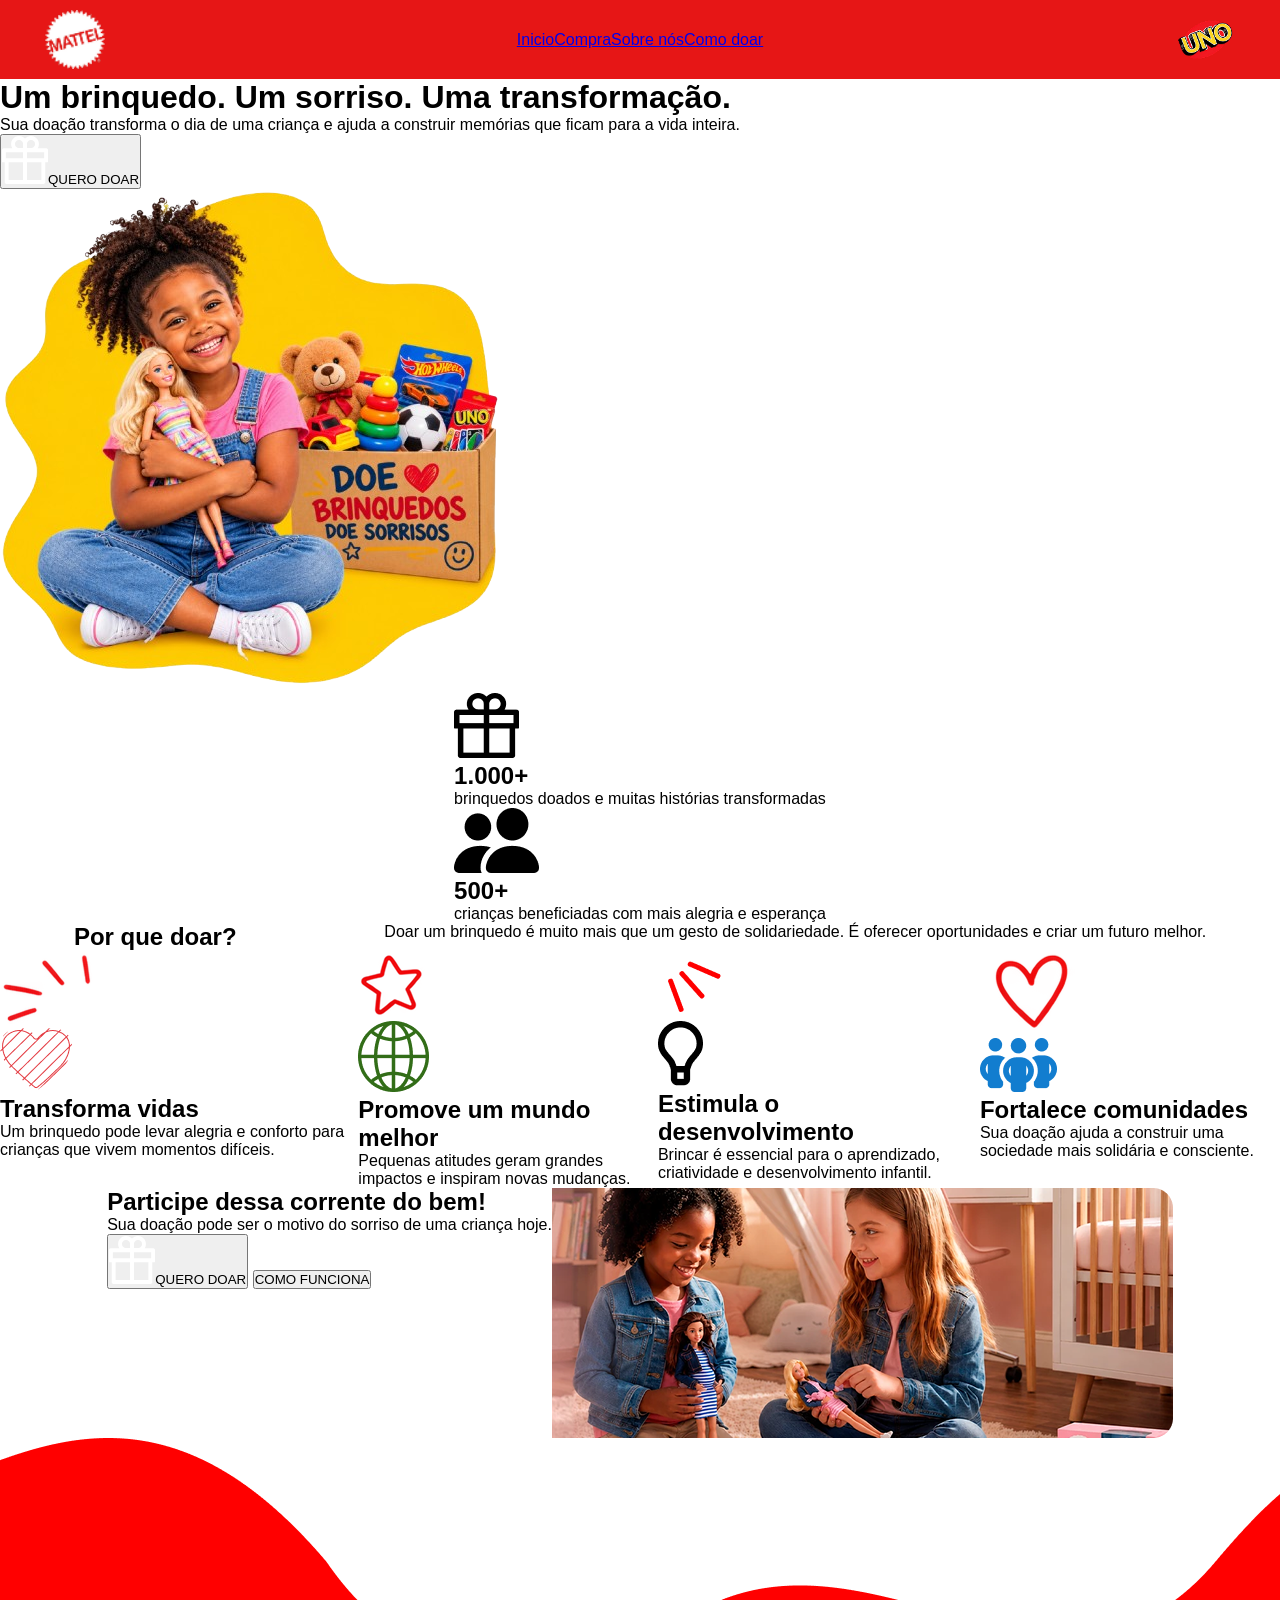
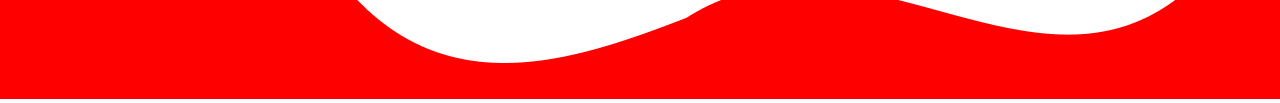
==== commit fd040ac2: "Adiciona favicon e atualiza link de navegação para a página de compra" ====
--- a/index.html
+++ b/index.html
@@ -1,23 +1,15 @@
 <!DOCTYPE html>
-<html lang="pt-BR">
+<html lang="pt-br">
 
 <head>
     <meta charset="UTF-8">
     <meta name="viewport" content="width=device-width, initial-scale=1.0">
-
-    <title>Sobre Nós | Doação de Brinquedos</title>
-
-    <link rel="stylesheet" href="estilo.css">
-
-    <link rel="preconnect" href="https://fonts.googleapis.com">
-    <link rel="preconnect" href="https://fonts.gstatic.com" crossorigin>
-
-    <link href="https://fonts.googleapis.com/css2?family=Montserrat:wght@400;500;600;700;800;900&display=swap"
-        rel="stylesheet">
+    <link rel="stylesheet" href="style.css">
+    <link rel="shortcut icon" href="https://thumb.wikimedia.org/wikipedia/commons/thumb/7/7b/Mattel_%282019%29.svg/1280px-Mattel_%282019%29.svg.png?utm_source=commons.wikimedia.org&utm_campaign=index&utm_content=thumbnail" type="image/x-icon">
+    <title>Inicio</title>
 </head>
 
 <body>
-
     <header>
         <img src="img/Logo.png" alt="Logo">
 
@@ -29,7 +21,7 @@
         <div class="nav" id="nav">
             <nav id="nav2">
                 <a href="#">Inicio</a>
-                <a href="#">Compra</a>
+                <a href="Compreoudoe.html">Compra</a>
                 <a href="#">Sobre nós</a>
                 <a href="#">Como doar</a>
             </nav>
@@ -38,201 +30,118 @@
         <img src="img/Uno2.png" alt="">
     </header>
 
-    <section class="hero">
-
-        <div class="hero-overlay"></div>
-
-        <div class="hero-conteudo">
-
-            <span class="frase-topo">
-                BRINQUEDOS<br>
-                TAMBÉM<br>
-                TRANSFORMAM<br>
-                VIDAS
-            </span>
-
+    <main>
+        <div class="text">
             <h1>
-                SOBRE NÓS<br>
-                <span>DOAÇÃO DE<br>BRINQUEDOS</span>
+                Um brinquedo. Um sorriso.
+                <span> Uma transformação.</span>
             </h1>
 
-            <p>
-                Acreditamos no poder do brincar.<br>
-                Por isso, unimos diversão e solidariedade<br>
-                para levar mais sorrisos a quem precisa.
+            <p>Sua doação transforma o dia de uma criança e ajuda a construir memórias que ficam para a vida inteira.
             </p>
 
+            <button type="button"> <img src="img/giftB.png" alt="gift">QUERO DOAR</button>
         </div>
 
+        <img src="img/ImgH.png" alt="Imagem Hero">
+    </main>
+
+    <section class="Ddados">
+        <div class="dados">
+            <div class="dado D1">
+                <div class="ft"><img src="img/giftP.png" alt="Gift"></div>
+                <div class="Dtext bor">
+                    <h1>1.000+</h1>
+                    <p>brinquedos doados e muitas histórias transformadas</p>
+                </div>
+            </div>
+
+            <div class="dado D2">
+                <div class="ft tf"><img src="img/twoP.png" alt="Gift"></div>
+                <div class="Dtext">
+                    <h1>500+</h1>
+                    <p>crianças beneficiadas com mais alegria e esperança</p>
+                </div>
+            </div>
+        </div>
     </section>
 
+    <section class="pq">
+        <h1>Por que doar?</h1>
 
-    <section class="campanha">
+        <p>Doar um brinquedo é muito mais que um gesto de solidariedade. É oferecer oportunidades e criar um futuro
+            melhor.</p>
+    </section>
 
-        <div class="texto">
+    <section class="Qpq">
+        <div class="quadrado">
+            <img src="img/linhaC.png" alt="decoração" class="d1">
+            <div class="fundo b1">
+                <img src="img/coracao.png" alt="">
+            </div>
 
-            <span class="mini-titulo">
-                NOSSA CAMPANHA
-            </span>
+            <h2>Transforma vidas</h2>
 
-            <h2>
-                JUNTOS POR<br>
-                UM MUNDO MAIS<br>
-                FELIZ
-            </h2>
-
-            <p>
-                A campanha de doação de brinquedos nasceu
-                com a iniciativa de levar alegria, afeto e
-                esperança para crianças em situação de
-                vulnerabilidade, ajudando-as onde mais precisam.
-            </p>
-
-            <a href="#" class="botao">
-                Quero doar
-                
-            </a>
-
+            <p>Um brinquedo pode levar alegria e conforto para crianças que vivem momentos difíceis.</p>
         </div>
 
-        <div class="imagem">
-
-            <img src="img/foto-criança1.png" alt="">
-
-            <div class="imagem-texto">
-                Um simples<br>
-                gesto pode<br>
-                mudar um<br>
-                grande futuro.
+        <div class="quadrado">
+            <img src="img/estrela2.png" alt="decoração" class="d2">
+            <div class="fundo b2">
+                <img src="img/Mundo.png" alt="">
             </div>
 
+            <h2 class="tx1">Promove um mundo melhor</h2>
+
+            <p>Pequenas atitudes geram grandes impactos e inspiram novas mudanças.</p>
         </div>
 
+        <div class="quadrado">
+            <img src="img/linhaB.png" alt="decoração" class="d3">
+            <div class="fundo b3">
+                <img src="img/lampada.png" alt="">
+            </div>
+
+            <h2>Estimula o desenvolvimento</h2>
+
+            <p>Brincar é essencial para o aprendizado, criatividade e desenvolvimento infantil.</p>
+        </div>
+
+        <div class="quadrado">
+            <img src="img/coracao2.png" alt="decoração" class="d4">
+            <div class="fundo b4">
+                <img src="img/pessoa.png" alt="">
+            </div>
+
+            <h2 class="tx2">Fortalece comunidades</h2>
+
+            <p>Sua doação ajuda a construir uma sociedade mais solidária e consciente.</p>
+        </div>
     </section>
 
+    <section class="Card">
+        <div class="card">
+            <div class="text">
+                <h1>Participe dessa corrente do bem!</h1>
 
-    <section class="missao">
+                <p>Sua doação pode ser o motivo do sorriso de uma criança hoje.</p>
 
-        <div class="imagem">
+                <div>
+                    <button type="button" class="doar"> <img src="img/giftB.png" alt="gift">QUERO DOAR</button>
 
-            <img src="img/foto-criança2.png" alt="">
+                    <button type="button" class="func">COMO FUNCIONA</button>
+                </div>
+            </div>
 
+            <img src="img/Cimg.png" alt="Hero card">
         </div>
-
-        <div class="texto">
-
-            <span class="mini-titulo">
-                NOSSA MISSÃO
-            </span>
-
-            <h2>
-                LEVAR BRINQUEDOS,<br>
-                LEVAR ESPERANÇA
-            </h2>
-
-            <p>
-                Nosso objetivo é proporcionar momentos de
-                alegria e desenvolvimento para milhares de
-                crianças, fortalecendo o vínculo com a família,
-                a educação e a imaginação.
-            </p>
-
-        </div>
-
     </section>
 
-    <section class="impacto">
+    <footer>
+        <img src="img/fundoV.png" alt="Fundo">
+    </footer>
 
-        <span class="mini-titulo">
-            NOSSO IMPACTO EM NÚMEROS
-        </span>
-
-        <div class="numeros">
-
-            <div class="numero">
-                <strong>20M+</strong>
-
-                <p>
-                    Brinquedos doados<br>
-                    para crianças em<br>
-                    todo o mundo.
-                </p>
-            </div>
-
-
-            <div class="numero">
-                <strong>1.000+</strong>
-
-                <p>
-                    Instituições parceiras<br>
-                    apoiadas
-                </p>
-            </div>
-
-
-            <div class="numero">
-                <strong>90+</strong>
-
-                <p>
-                    Países impactados<br>
-                    com nossas<br>
-                    iniciativas
-                </p>
-            </div>
-
-
-            <div class="numero">
-                <strong>30%</strong>
-
-                <p>
-                    De redução de<br>
-                    emissões até<br>
-                    2030.
-                </p>
-            </div>
-
-        </div>
-
-    </section>
-
-
-
-    <section class="final">
-
-        <div class="final-texto">
-
-            <span>
-                CAMPANHA DE DOAÇÃO
-            </span>
-
-            <h2>
-                VAMOS CONTINUAR<br>
-                ESPALHANDO ALEGRIA?
-            </h2>
-
-            <p>
-                Faça parte dessa corrente de solidariedade.
-                Doe um brinquedo e ajude a construir um
-                futuro mais feliz para muitas crianças.
-            </p>
-
-            <a href="#" class="botao botao-branco">
-                Doe agora
-
-            </a>
-
-        </div>
-
-
-        <div class="final-imagem">
-
-            <img src="img/brinquedos.png" alt="">
-
-        </div>
-
-    </section>
-
-
+    <script src="script.js"></script>
 </body>
 
 </html>
--- a/style.css
+++ b/style.css
@@ -0,0 +1,649 @@
+* {
+  margin: 0;
+  padding: 0;
+  box-sizing: border-box;
+  font-family: Arial, Helvetica, sans-serif;
+}
+header {
+  background-color: #e61616;
+  width: 100%;
+  padding: 0px 25px 0px 25px;
+  display: flex;
+  align-items: center;
+  justify-content: space-between;
+
+  @media (max-width: 845px) {
+    width: 100%;
+  }
+  .menu {
+    display: flex;
+    display: none;
+    cursor: pointer;
+
+    @media (max-width: 845px) {
+      display: block;
+    }
+
+    img {
+      width: 50px;
+    }
+  }
+
+  img {
+    width: 100px;
+    padding: 10px;
+  }
+
+  .escrita-inicio {
+    display: flex;
+    align-items: center;
+    justify-content: center;
+    gap: 28px;
+    margin-right: 50px;
+    color: white;
+    font-size: 20px;
+    background-color: rgba(0, 0, 0, 0.5);
+    padding: 8px;
+    border-radius: 25px;
+
+    @media (max-width: 845px) {
+      display: none;
+    }
+
+    a {
+      text-decoration: none;
+      cursor: pointer;
+      transition: 0.5s;
+
+      &:hover {
+        font-size: 22px;
+        transition: 0.5s;
+      }
+    }
+  }
+}
+nav {
+  display: flex;
+  object-fit: cover;
+  position: relative;
+  img {
+    height: 400px;
+    width: 100%;
+  }
+
+  @media (max-width: 845px) {
+    img {
+      width: 100%;
+      height: 400px;
+    }
+  }
+}
+.escrita-nav {
+  position: absolute;
+  margin-top: 150px;
+  margin-left: 70px;
+  h1 {
+    color: #e61616;
+    width: 435px;
+  }
+  p {
+    font-size: 20px;
+    margin-top: 10px;
+    color: white;
+  }
+}
+section {
+  display: flex;
+  justify-content: space-around;
+  @media (max-width: 845px) {
+    display: flex;
+    width: 100%;
+    flex-direction: column;
+    justify-content: center;
+    align-items: center;
+  }
+}
+.escrita-parceiros {
+  h1 {
+    color: #0f0099;
+    font-size: 50px;
+    display: flex;
+    justify-content: center;
+    margin-top: 30px;
+  }
+  @media (max-width: 845px) {
+    h1 {
+      font-size: 50px;
+      display: flex;
+      justify-content: center;
+      margin-top: 30px;
+    }
+  }
+}
+.img-parceiros {
+  @media (max-width: 845px) {
+    display: flex;
+    width: 100%;
+  }
+}
+.container-img {
+  @media (max-width: 845px) {
+    display: flex;
+    width: 100%;
+    overflow: hidden;
+
+    .lista-parceiros {
+      width: max-content;
+      display: flex;
+      animation: deslizar 15s linear infinite;
+    }
+
+    .parceiros {
+      display: flex;
+      gap: 20px;
+      padding-right: 20px;
+    }
+
+    @keyframes deslizar {
+      from {
+        transform: translateX(0);
+      }
+
+      to {
+        transform: translateX(-50%);
+      }
+    }
+  }
+}
+.parceiros {
+  img {
+    height: 80px;
+    width: 160px;
+    border-radius: 10px;
+    border: 2px solid black;
+    object-fit: contain;
+  }
+}
+
+.card {
+  display: flex;
+  border-radius: 20px;
+  z-index: 1;
+  border-radius: 20px;
+}
+.fundo-card {
+  height: 400px;
+  width: 300px;
+  position: relative;
+  display: flex;
+  justify-content: center;
+  z-index: 2;
+  left: 70px;
+  img {
+    height: 500px;
+    width: 300px;
+    border-radius: 20px;
+    filter: brightness(60%);
+  }
+}
+
+.info-card {
+  position: absolute;
+  display: flex;
+  justify-content: center;
+  h2 {
+    color: white;
+    margin-top: 350px;
+    display: flex;
+    font-size: 21px;
+    justify-content: center;
+  }
+  .logo-card {
+    width: 150px;
+    height: 100px;
+    position: absolute;
+    margin-top: 10px;
+    filter: brightness(100%);
+  }
+}
+.parceiro-destaque {
+  width: 550px;
+  background-color: #eff1ff;
+  border-radius: 20px;
+  color: #08368a;
+  height: 530px;
+  img {
+    height: 80px;
+    width: 160px;
+    filter: brightness(100%);
+  }
+  @media (max-width: 845px) {
+    width: 450px;
+  
+    display: flex;
+    justify-content: center;
+    align-items: center;
+    margin-top: 10px;
+  }
+}
+.info-parceiros {
+  margin-left: 20px;
+  margin-top: 20px;
+}
+.empresa {
+  p {
+    color: rgb(0, 0, 0);
+    margin-top: 5px;
+  }
+  h2 {
+    width: 290px;
+    font-size: 20px;
+  }
+}
+.beneficios {
+  margin-top: 5px;
+  svg {
+    color: rgb(2, 96, 204);
+    width: 50px;
+    margin-right: 10px;
+  }
+  h2 {
+    color: black;
+  }
+  p {
+    color: black;
+  }
+}
+.saiba-mais {
+  display: flex;
+  align-items: center;
+  justify-content: center;
+  button {
+    display: flex;
+    justify-content: space-between;
+    background-color: #e61616;
+    align-items: center;
+    width: 150px;
+    border: 1px solid white;
+    border-radius: 10px;
+  }
+  svg {
+    width: 30px;
+    color: white;
+    margin-right: 10px;
+  }
+  h1 {
+    font-size: 15px;
+    align-items: center;
+    margin-left: 10px;
+    font-weight: 500;
+    color: rgb(255, 255, 255);
+  }
+}
+
+.barra {
+  width: 150px;
+  height: 12px;
+  background-color: #ddd;
+  border-radius: 20px;
+  overflow: hidden;
+  border: 1px solid black;
+  @media (max-width: 845px) {
+    width: 115px;
+  }
+}
+
+.progresso {
+  width: 85%;
+  height: 100%;
+  background-color: #ffff00;
+  border-radius: 20px;
+  @media (max-width: 845px) {
+    display: flex;
+    align-items: center;
+  }
+}
+.tabela-ranking {
+  background-color: #eff1ff;
+  width: 800px;
+  border-radius: 20px;
+  @media (max-width: 845px) {
+    display: flex;
+    width: 80%;
+  
+  }
+}
+.itens-ranking {
+  margin-left: 30px;
+  @media (max-width: 845px) {
+    display: flex;
+    align-items: center;
+    justify-content: center;
+    gap: 20px;
+  }
+}
+.ranking-itens {
+  display: flex;
+  justify-content: space-around;
+  @media (max-width: 845px) {
+    display: flex;
+    align-items: center;
+  }
+}
+.parceiros-ranking {
+  display: flex;
+  align-items: center;
+  width: 700px;
+  justify-content: center;
+  border-radius: 10px;
+  border: 1px solid black;
+  margin-top: 5px;
+  p {
+    font-size: 17px;
+    color: #08368a;
+  }
+  img {
+    width: 200px;
+    height: 110px;
+    object-fit: contain;
+  }
+  h1 {
+    font-size: 20px;
+  }
+  @media (max-width: 845px) {
+    display: none;
+  }
+}
+.pontos {
+  margin-left: 140px;
+  path {
+    width: 20px;
+  }
+  @media (max-width: 845px) {
+    margin-left: 0px;
+  }
+}
+.escrita-ranking {
+  color: #001ea1;
+  display: flex;
+  justify-content: center;
+  font-size: 40px;
+}
+.info-ranking {
+  display: flex;
+  align-items: center;
+}
+.parceiros-ranking1 {
+  display: flex;
+  align-items: center;
+  background-color: #f8f882;
+  width: 700px;
+  justify-content: center;
+  border-radius: 10px;
+  margin-top: 5px;
+  border: 1px solid black;
+  img {
+    width: 180px;
+    height: 110px;
+    object-fit: contain;
+  }
+  h1 {
+    font-size: 20px;
+  }
+  p {
+    font-size: 17px;
+    color: #08368a;
+    span {
+      color: #e61616;
+    }
+  }
+
+  @media (max-width: 845px) {
+    display: flex;
+    width: 150px;
+    justify-content: center;
+    flex-direction: column;
+    .pontos {
+      margin-left: 5px;
+    }
+    P {
+      display: none;
+    }
+    img {
+      object-fit: contain;
+      width: 100px;
+    }
+    h1 {
+      font-size: 20px;
+      font-family: "Franklin Gothic Medium", "Arial Narrow", Arial, sans-serif;
+    }
+  }
+}
+.parceiros-ranking2 {
+  display: flex;
+  align-items: center;
+  justify-content: center;
+  background-color: #f1f1e8;
+  width: 700px;
+  border-radius: 10px;
+  margin-top: 5px;
+  border: 1px solid black;
+  img {
+    width: 230px;
+    height: 110px;
+    object-fit: contain;
+  }
+  h1 {
+    font-size: 20px;
+  }
+  p {
+    font-size: 17px;
+    color: #08368a;
+  }
+  @media (max-width: 845px) {
+    display: flex;
+    width: 150px;
+    flex-direction: column;
+
+    P {
+      display: none;
+    }
+    img {
+      object-fit: contain;
+      width: 100px;
+    }
+    h1 {
+      font-size: 20px;
+      font-family: "Franklin Gothic Medium", "Arial Narrow", Arial, sans-serif;
+    }
+  }
+}
+.parceiros-ranking3 {
+  display: flex;
+  align-items: center;
+  background-color: #fea202;
+  width: 700px;
+  justify-content: center;
+  border-radius: 10px;
+  margin-top: 5px;
+  border: 1px solid black;
+  img {
+    width: 230px;
+    height: 110px;
+    object-fit: contain;
+  }
+  h1 {
+    font-size: 20px;
+  }
+  p {
+    font-size: 15px;
+    color: #08368a;
+  }
+  @media (max-width: 845px) {
+    display: flex;
+    width: 150px;
+    flex-direction: column;
+    P {
+      display: none;
+    }
+    img {
+      object-fit: contain;
+      width: 100px;
+    }
+  }
+  h1 {
+    font-size: 20px;
+  }
+}
+.ranking-de-parceiros {
+  margin-top: 50px;
+  color: #000000;
+  margin-right: 25px;
+  @media (max-width: 845px) {
+    display: flex;
+    justify-content: center;
+    align-items: center;
+  }
+}
+.barra1 {
+  width: 150px;
+  height: 12px;
+  background-color: #ddd;
+  border-radius: 20px;
+  overflow: hidden;
+  border: 1px solid black;
+  @media (max-width: 845px) {
+    width: 115px;
+  }
+}
+
+.progresso1 {
+  width: 85%;
+  height: 100%;
+  background-color: #9d9d9d;
+  border-radius: 20px;
+}
+.barra2 {
+  width: 150px;
+  height: 12px;
+  background-color: #ddd;
+  border-radius: 20px;
+  overflow: hidden;
+  border: 1px solid black;
+  @media (max-width: 845px) {
+    width: 115px;
+  }
+}
+
+.progresso2 {
+  width: 85%;
+  height: 100%;
+  background-color: #fab638;
+  border-radius: 20px;
+}
+.carrossel {
+  height: 500px;
+  width: 100%;
+  position: relative;
+  display: flex;
+  justify-content: center;
+  align-items: center;
+  perspective: 1200px;
+  overflow: hidden;
+  margin-top: 50px;
+  @media (max-width: 845px) {
+  margin-right: 110px;
+  }
+
+}
+
+.carrossel .card {
+  position: absolute;
+  width: 300px;
+  height: 400px;
+  left: 50%;
+  top: 50%;
+  transform: translate(-50%, -50%);
+  transition: all 0.7s ease;
+  opacity: 0;
+  z-index: 1;
+}
+
+.carrossel .fundo-card {
+  width: 300px;
+  height: 400px;
+  border-radius: 20px;
+  overflow: hidden;
+}
+
+.carrossel .fundo-card > img {
+  width: 300px;
+  height: 400px;
+  object-fit: cover;
+}
+
+/* CARD DO MEIO */
+
+.carrossel .card.destaque {
+  transform: translate(-50%, -50%) translateZ(100px) scale(1);
+  opacity: 1;
+  z-index: 3;
+}
+
+/* CARD DA ESQUERDA */
+
+.carrossel .card.esquerda {
+  transform: translate(-130%, -50%) translateZ(-150px) rotateY(25deg) scale(0.8);
+  opacity: 0.7;
+  z-index: 2;
+}
+
+/* CARD DA DIREITA */
+
+.carrossel .card.direita {
+  transform: translate(30%, -50%) translateZ(-150px) rotateY(-25deg) scale(0.8);
+  opacity: 0.7;
+  z-index: 2;
+}
+.img-lateral {
+  width: 300px;
+  object-fit: cover;
+  height: 200px;
+  img {
+    width: 200px;
+    height: 150px;
+    margin-top: 50px;
+    object-fit: contain;
+    transform: rotateZ(-35deg);
+  }
+  @media (max-width: 845px) {
+    display: none;
+  }
+}
+.img-lateral2 {
+  width: 300px;
+  object-fit: cover;
+  height: 200px;
+  margin-left: 50px;
+  img {
+    width: 200px;
+    height: 150px;
+    object-fit: contain;
+    margin-top: 50px;
+    transform: rotatez(35deg);
+  }
+  @media (max-width: 845px) {
+    display: none;
+  }
+}
+.logo-p {
+  img {
+    object-fit: contain;
+  }
+  h1 {
+    color: #e61616;
+  }
+  span {
+    color: #08368a;
+  }
+}
